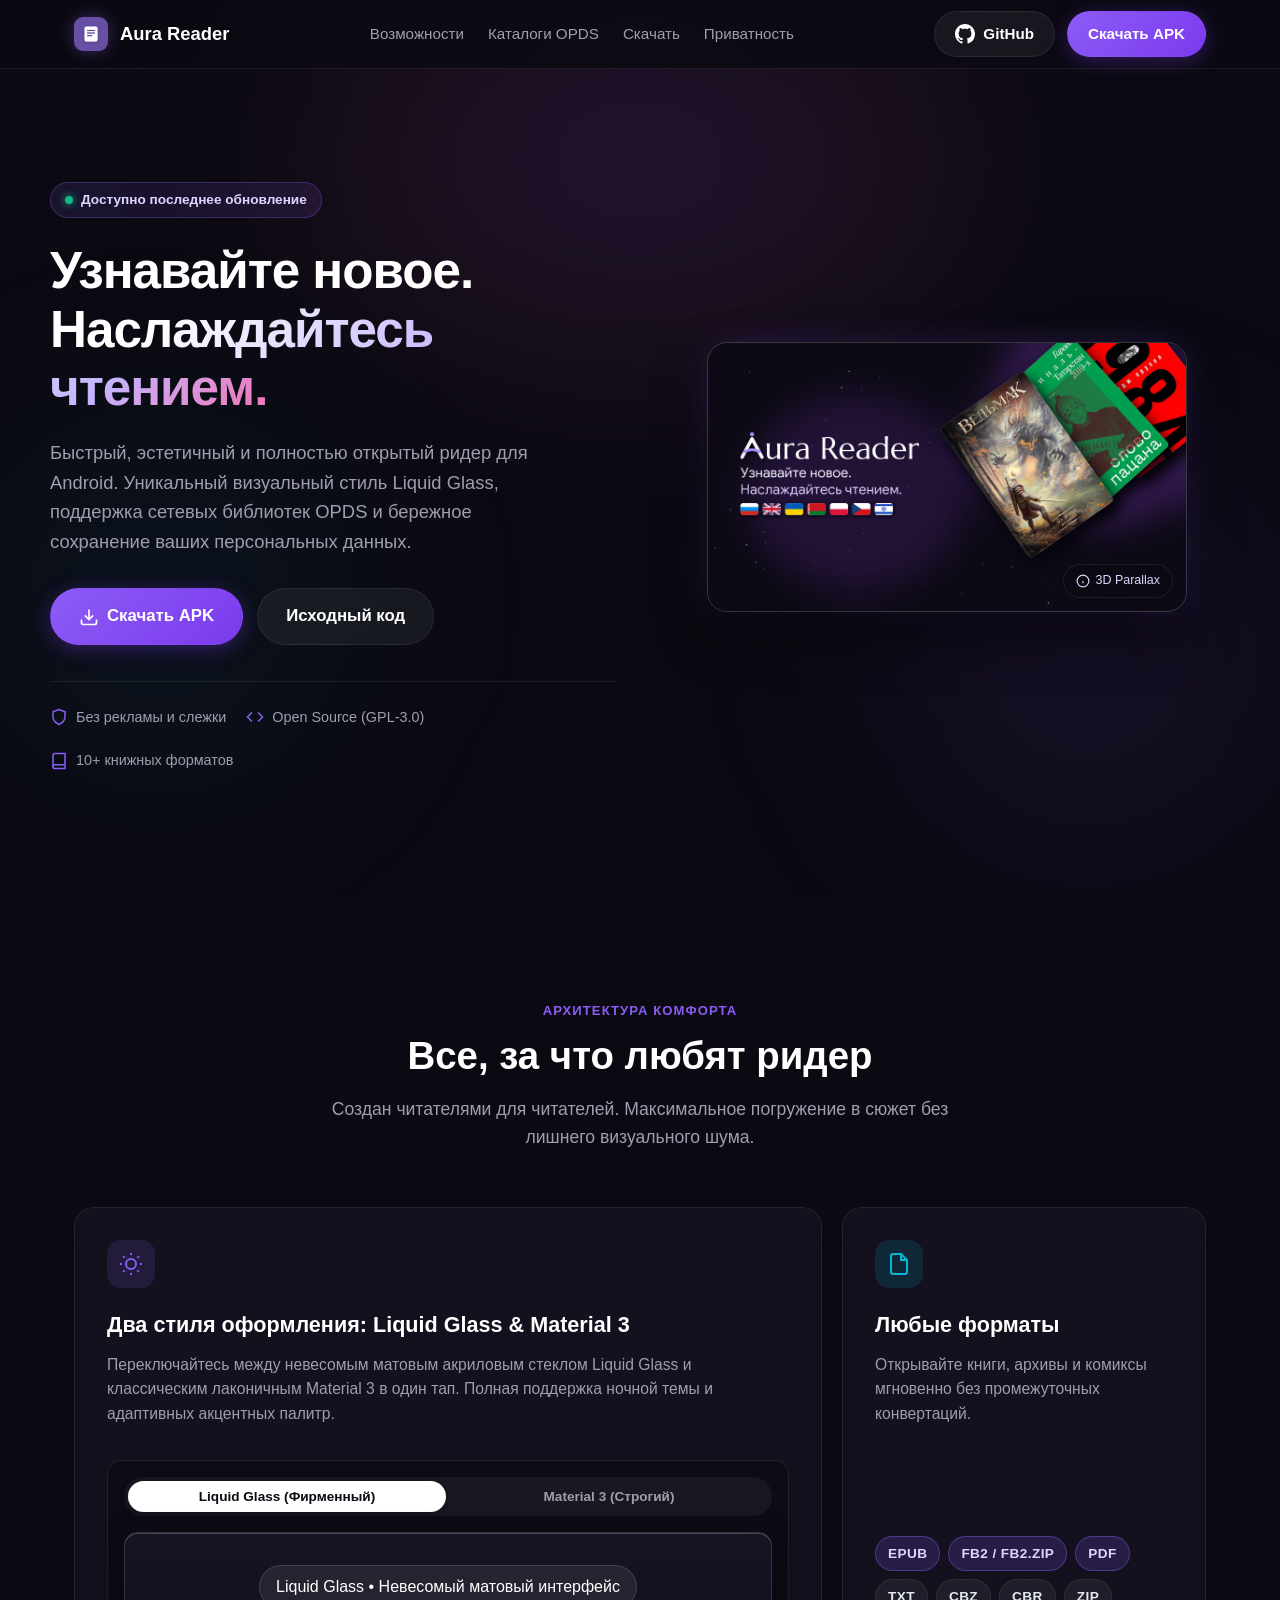
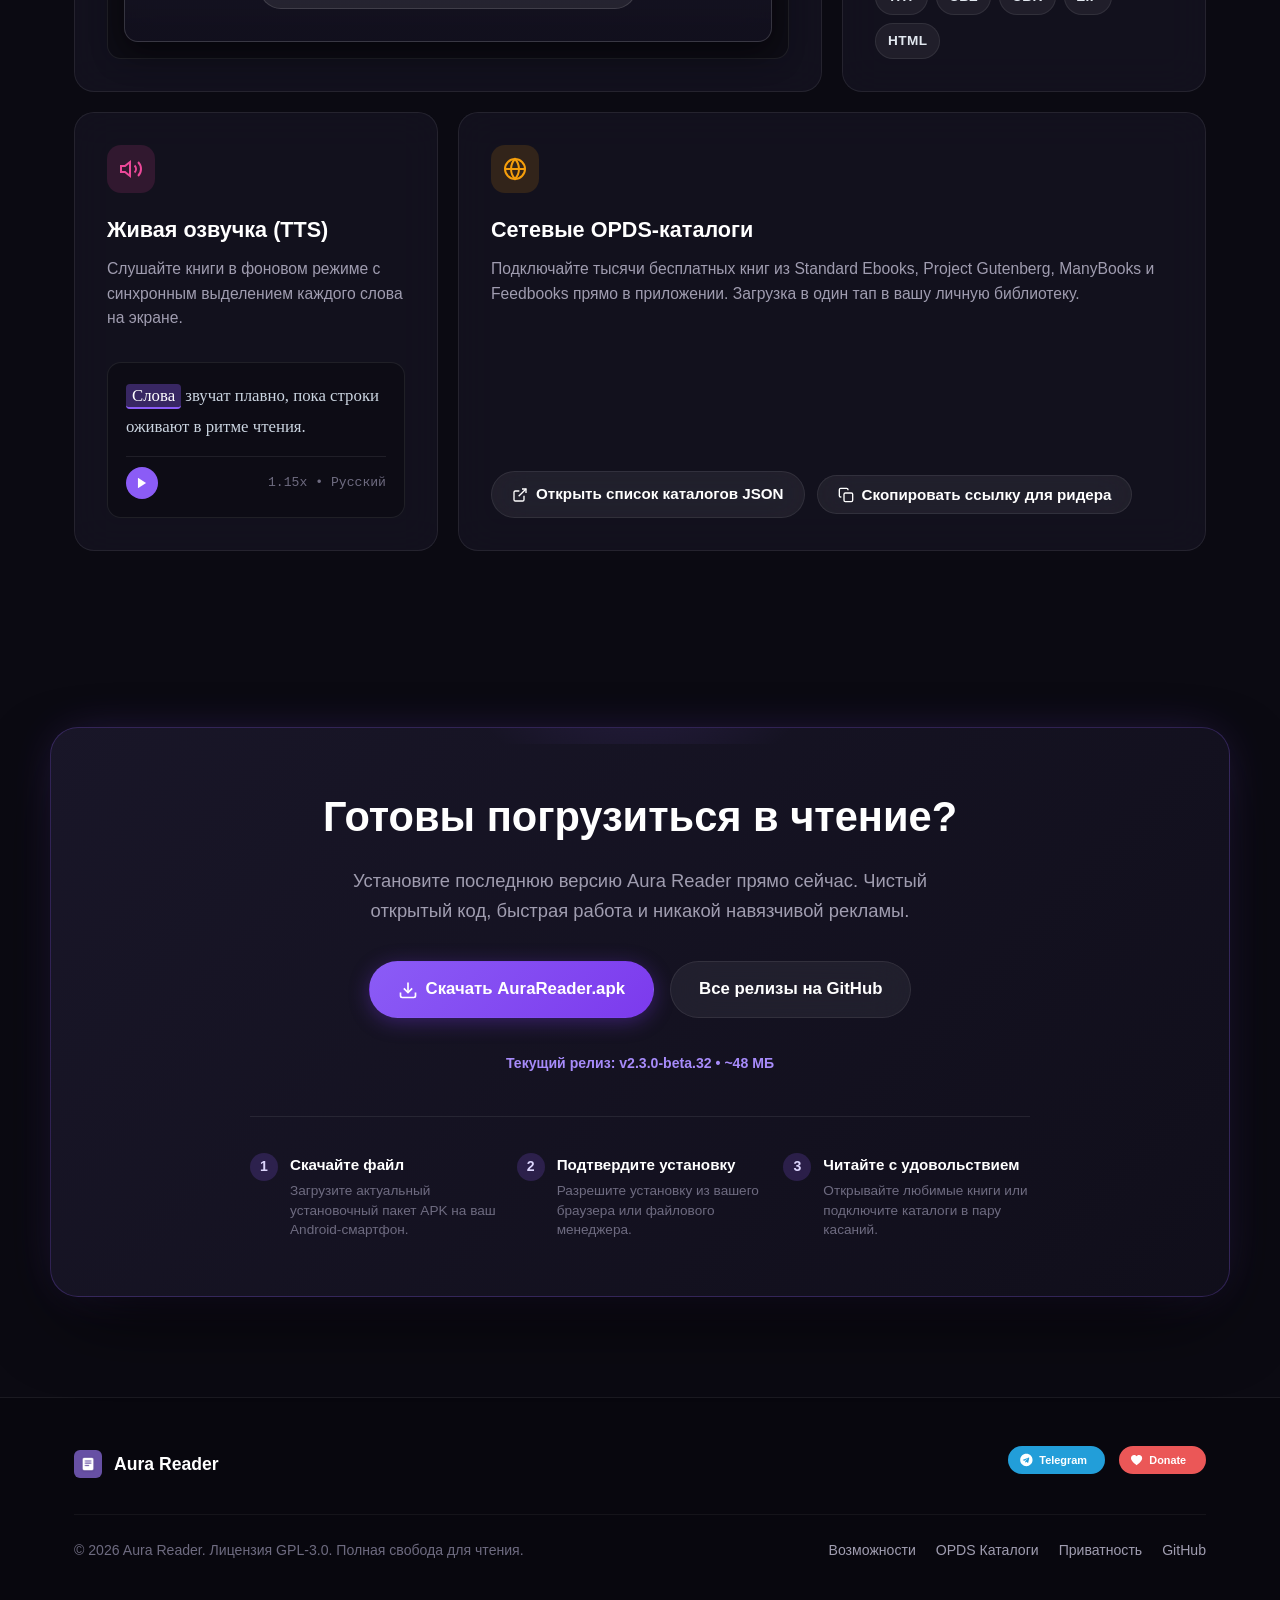
==== docs/index.html @ 807ddda7 "feat(pages): Add official landing page, 3D interactive showcase, OPDS feed & privacy policy for GitH" ====
<!DOCTYPE html>
<html lang="ru">
<head>
  <meta charset="UTF-8">
  <meta name="viewport" content="width=device-width, initial-scale=1.0">
  <title>Aura Reader — Современный ридер для Android</title>
  <meta name="description" content="Aura Reader — открытый Android-ридер с дизайном Liquid Glass и Material 3, поддержкой EPUB, FB2, PDF, OPDS каталогами и встроенным TTS.">
  <meta name="theme-color" content="#0B0A12">

  <!-- Open Graph -->
  <meta property="og:type" content="website">
  <meta property="og:title" content="Aura Reader — Современный ридер для Android">
  <meta property="og:description" content="Узнавайте новое. Наслаждайтесь чтением. Быстрый и красивый ридер с поддержкой всех популярных форматов и OPDS.">
  <meta property="og:image" content="assets/banner.png">

  <!-- Favicon -->
  <link rel="icon" type="image/png" href="assets/logo_square.png">
  <link rel="apple-touch-icon" href="assets/logo_square.png">

  <!-- Styles -->
  <link rel="stylesheet" href="style.css">
</head>
<body>
  <!-- Ambient background glow layers -->
  <div class="bg-glow-container" aria-hidden="true">
    <div class="bg-glow-1"></div>
    <div class="bg-glow-2"></div>
    <div class="bg-glow-3"></div>
  </div>

  <!-- Navigation -->
  <header class="navbar">
    <div class="container nav-wrapper">
      <a href="#" class="nav-brand">
        <img src="assets/logo_square.png" alt="Aura Reader Logo" class="nav-logo">
        <span>Aura Reader</span>
      </a>

      <ul class="nav-links">
        <li><a href="#features" class="nav-link">Возможности</a></li>
        <li><a href="#catalogs" class="nav-link">Каталоги OPDS</a></li>
        <li><a href="#download" class="nav-link">Скачать</a></li>
        <li><a href="privacy.html" class="nav-link">Приватность</a></li>
      </ul>

      <div class="nav-actions">
        <a href="https://github.com/Kouqqu/aura-reader" class="btn btn-secondary" target="_blank" rel="noopener">
          <svg class="btn-icon" viewBox="0 0 24 24" fill="currentColor">
            <path d="M12 0C5.37 0 0 5.37 0 12c0 5.31 3.435 9.795 8.205 11.385.6.105.825-.255.825-.57 0-.285-.015-1.23-.015-2.235-3.015.555-3.795-.735-4.035-1.41-.135-.345-.72-1.41-1.23-1.695-.42-.225-1.02-.78-.015-.795.945-.015 1.62.87 1.845 1.23 1.08 1.815 2.805 1.305 3.495.99.105-.78.42-1.305.765-1.605-2.67-.3-5.46-1.335-5.46-5.925 0-1.305.465-2.385 1.23-3.225-.12-.3-.54-1.53.12-3.18 0 0 1.005-.315 3.3 1.23.96-.27 1.98-.405 3-.405s2.04.135 3 .405c2.295-1.56 3.3-1.23 3.3-1.23.66 1.65.24 2.88.12 3.18.765.84 1.23 1.905 1.23 3.225 0 4.605-2.805 5.625-5.475 5.925.435.375.81 1.095.81 2.22 0 1.605-.015 2.895-.015 3.3 0 .315.225.69.825.57A12.02 12.02 0 0024 12c0-6.63-5.37-12-12-12z"/>
          </svg>
          GitHub
        </a>
        <a href="#download" class="btn btn-primary apk-download-btn">Скачать APK</a>
      </div>
    </div>
  </header>

  <!-- Hero Section -->
  <section class="container hero">
    <div class="hero-content">
      <div class="hero-pill">
        <span class="hero-pill-dot"></span>
        <span class="hero-pill-text">Доступно последнее обновление</span>
      </div>

      <h1 class="hero-title">
        Узнавайте новое.<br>
        <span class="gradient-text">Наслаждайтесь чтением.</span>
      </h1>

      <p class="hero-subtitle">
        Быстрый, эстетичный и полностью открытый ридер для Android. 
        Уникальный визуальный стиль Liquid Glass, поддержка сетевых библиотек OPDS и бережное сохранение ваших персональных данных.
      </p>

      <div class="hero-actions">
        <a href="#download" class="btn btn-primary btn-lg apk-download-btn">
          <svg class="btn-icon" viewBox="0 0 24 24" fill="none" stroke="currentColor" stroke-width="2">
            <path d="M21 15v4a2 2 0 0 1-2 2H5a2 2 0 0 1-2-2v-4"></path>
            <polyline points="7 10 12 15 17 10"></polyline>
            <line x1="12" y1="15" x2="12" y2="3"></line>
          </svg>
          Скачать APK
        </a>

        <a href="https://github.com/Kouqqu/aura-reader" class="btn btn-secondary btn-lg" target="_blank" rel="noopener">
          Исходный код
        </a>
      </div>

      <div class="hero-meta-grid">
        <div class="hero-meta-item">
          <svg class="hero-meta-icon" viewBox="0 0 24 24" fill="none" stroke="currentColor" stroke-width="2">
            <path d="M12 22s8-4 8-10V5l-8-3-8 3v7c0 6 8 10 8 10z"/>
          </svg>
          <span>Без рекламы и слежки</span>
        </div>

        <div class="hero-meta-item">
          <svg class="hero-meta-icon" viewBox="0 0 24 24" fill="none" stroke="currentColor" stroke-width="2">
            <polyline points="16 18 22 12 16 6"/>
            <polyline points="8 6 2 12 8 18"/>
          </svg>
          <span>Open Source (GPL-3.0)</span>
        </div>

        <div class="hero-meta-item">
          <svg class="hero-meta-icon" viewBox="0 0 24 24" fill="none" stroke="currentColor" stroke-width="2">
            <path d="M4 19.5A2.5 2.5 0 0 1 6.5 17H20"/>
            <path d="M6.5 2H20v20H6.5A2.5 2.5 0 0 1 4 19.5v-15A2.5 2.5 0 0 1 6.5 2z"/>
          </svg>
          <span>10+ книжных форматов</span>
        </div>
      </div>
    </div>

    <!-- 3D Interactive Stage -->
    <div class="hero-visual">
      <div class="interactive-book-stage" title="Подвигайте курсором для 3D-эффекта">
        <img src="assets/banner.png" alt="Aura Reader 3D Preview" class="interactive-book-banner">
        <div class="interactive-glare"></div>
        <div class="book-hint-badge">
          <svg width="14" height="14" viewBox="0 0 24 24" fill="none" stroke="currentColor" stroke-width="2">
            <circle cx="12" cy="12" r="10"/>
            <path d="M12 16v-4"/>
            <path d="M12 8h.01"/>
          </svg>
          3D Parallax
        </div>
      </div>
    </div>
  </section>

  <!-- Features Bento Grid -->
  <section id="features" class="section">
    <div class="container">
      <div class="section-header">
        <span class="section-tag">Архитектура комфорта</span>
        <h2 class="section-title">Все, за что любят ридер</h2>
        <p class="section-subtitle">Создан читателями для читателей. Максимальное погружение в сюжет без лишнего визуального шума.</p>
      </div>

      <div class="bento-grid">
        <!-- Card 1: Style Switcher (Span 8) -->
        <div class="bento-card bento-card-8">
          <div>
            <div class="card-icon-box">
              <svg width="24" height="24" viewBox="0 0 24 24" fill="none" stroke="currentColor" stroke-width="2">
                <circle cx="12" cy="12" r="5"/>
                <path d="M12 1v2M12 21v2M4.22 4.22l1.42 1.42M18.36 18.36l1.42 1.42M1 12h2M21 12h2M4.22 19.78l1.42-1.42M18.36 5.64l1.42-1.42"/>
              </svg>
            </div>
            <h3 class="card-title">Два стиля оформления: Liquid Glass & Material 3</h3>
            <p class="card-desc">
              Переключайтесь между невесомым матовым акриловым стеклом Liquid Glass и классическим лаконичным Material 3 в один тап. Полная поддержка ночной темы и адаптивных акцентных палитр.
            </p>
          </div>

          <div class="style-switch-box">
            <div class="style-switch-nav">
              <button class="style-tab-btn active" data-style="liquid">Liquid Glass (Фирменный)</button>
              <button class="style-tab-btn" data-style="material">Material 3 (Строгий)</button>
            </div>
            <div class="style-preview-frame preview-liquid">
              <div class="dock-pill-demo">
                <span class="dock-pill-text">Liquid Glass • Невесомый матовый интерфейс</span>
              </div>
            </div>
          </div>
        </div>

        <!-- Card 2: Formats (Span 4) -->
        <div class="bento-card bento-card-4">
          <div>
            <div class="card-icon-box cyan">
              <svg width="24" height="24" viewBox="0 0 24 24" fill="none" stroke="currentColor" stroke-width="2">
                <path d="M14 2H6a2 2 0 0 0-2 2v16a2 2 0 0 0 2 2h12a2 2 0 0 0 2-2V8z"></path>
                <polyline points="14 2 14 8 20 8"></polyline>
              </svg>
            </div>
            <h3 class="card-title">Любые форматы</h3>
            <p class="card-desc">Открывайте книги, архивы и комиксы мгновенно без промежуточных конвертаций.</p>
          </div>

          <div class="format-tags-list">
            <span class="format-tag highlight">EPUB</span>
            <span class="format-tag highlight">FB2 / FB2.ZIP</span>
            <span class="format-tag highlight">PDF</span>
            <span class="format-tag">TXT</span>
            <span class="format-tag">CBZ</span>
            <span class="format-tag">CBR</span>
            <span class="format-tag">ZIP</span>
            <span class="format-tag">HTML</span>
          </div>
        </div>

        <!-- Card 3: TTS Simulator (Span 4) -->
        <div class="bento-card bento-card-4">
          <div>
            <div class="card-icon-box pink">
              <svg width="24" height="24" viewBox="0 0 24 24" fill="none" stroke="currentColor" stroke-width="2">
                <polygon points="11 5 6 9 2 9 2 15 6 15 11 19 11 5"></polygon>
                <path d="M19.07 4.93a10 10 0 0 1 0 14.14M15.54 8.46a5 5 0 0 1 0 7.07"></path>
              </svg>
            </div>
            <h3 class="card-title">Живая озвучка (TTS)</h3>
            <p class="card-desc">Слушайте книги в фоновом режиме с синхронным выделением каждого слова на экране.</p>
          </div>

          <div class="tts-demo-box">
            <div class="tts-text-sample">
              <span class="tts-word tts-highlight">Слова</span>
              <span class="tts-word">звучат</span>
              <span class="tts-word">плавно,</span>
              <span class="tts-word">пока</span>
              <span class="tts-word">строки</span>
              <span class="tts-word">оживают</span>
              <span class="tts-word">в</span>
              <span class="tts-word">ритме</span>
              <span class="tts-word">чтения.</span>
            </div>
            <div class="tts-controls">
              <button class="tts-btn-play" title="Слушать демо" aria-label="Слушать">
                <svg width="14" height="14" viewBox="0 0 24 24" fill="currentColor">
                  <polygon points="5 3 19 12 5 21 5 3"/>
                </svg>
              </button>
              <span class="tts-speed-badge">1.15x • Русский</span>
            </div>
          </div>
        </div>

        <!-- Card 4: OPDS Catalogs (Span 8) -->
        <div id="catalogs" class="bento-card bento-card-8">
          <div>
            <div class="card-icon-box amber">
              <svg width="24" height="24" viewBox="0 0 24 24" fill="none" stroke="currentColor" stroke-width="2">
                <circle cx="12" cy="12" r="10"></circle>
                <line x1="2" y1="12" x2="22" y2="12"></line>
                <path d="M12 2a15.3 15.3 0 0 1 4 10 15.3 15.3 0 0 1-4 10 15.3 15.3 0 0 1-4-10 15.3 15.3 0 0 1 4-10z"></path>
              </svg>
            </div>
            <h3 class="card-title">Сетевые OPDS-каталоги</h3>
            <p class="card-desc">
              Подключайте тысячи бесплатных книг из Standard Ebooks, Project Gutenberg, ManyBooks и Feedbooks прямо в приложении. Загрузка в один тап в вашу личную библиотеку.
            </p>
          </div>

          <div style="display: flex; gap: 12px; align-items: center; flex-wrap: wrap; margin-top: 14px;">
            <a href="catalogs.json" class="btn btn-secondary" target="_blank" rel="noopener">
              <svg width="16" height="16" viewBox="0 0 24 24" fill="none" stroke="currentColor" stroke-width="2">
                <path d="M18 13v6a2 2 0 0 1-2 2H5a2 2 0 0 1-2-2V8a2 2 0 0 1 2-2h6"></path>
                <polyline points="15 3 21 3 21 9"></polyline>
                <line x1="10" y1="14" x2="21" y2="3"></line>
              </svg>
              Открыть список каталогов JSON
            </a>
            <button class="btn btn-secondary opds-copy-btn">
              <svg width="16" height="16" viewBox="0 0 24 24" fill="none" stroke="currentColor" stroke-width="2">
                <rect x="9" y="9" width="13" height="13" rx="2" ry="2"></rect>
                <path d="M5 15H4a2 2 0 0 1-2-2V4a2 2 0 0 1 2-2h9a2 2 0 0 1 2 2v1"></path>
              </svg>
              Скопировать ссылку для ридера
            </button>
          </div>
        </div>
      </div>
    </div>
  </section>

  <!-- Download Callout Section -->
  <section id="download" class="container download-section">
    <div class="download-card">
      <div class="download-card-glow"></div>
      <h2 class="download-card-title">Готовы погрузиться в чтение?</h2>
      <p class="download-card-sub">
        Установите последнюю версию Aura Reader прямо сейчас. Чистый открытый код, быстрая работа и никакой навязчивой рекламы.
      </p>

      <div class="download-actions-wrap">
        <a href="#" class="btn btn-primary btn-lg apk-download-btn">
          <svg class="btn-icon" viewBox="0 0 24 24" fill="none" stroke="currentColor" stroke-width="2">
            <path d="M21 15v4a2 2 0 0 1-2 2H5a2 2 0 0 1-2-2v-4"></path>
            <polyline points="7 10 12 15 17 10"></polyline>
            <line x1="12" y1="15" x2="12" y2="3"></line>
          </svg>
          Скачать AuraReader.apk
        </a>

        <a href="https://github.com/Kouqqu/aura-reader/releases" class="btn btn-secondary btn-lg" target="_blank" rel="noopener">
          Все релизы на GitHub
        </a>
      </div>

      <div>
        <span class="release-version-tag">Текущий релиз: v2.3.0-beta.32 • ~48 МБ</span>
      </div>

      <div class="download-steps">
        <div class="step-item">
          <div class="step-num">1</div>
          <div>
            <div class="step-title">Скачайте файл</div>
            <div class="step-desc">Загрузите актуальный установочный пакет APK на ваш Android-смартфон.</div>
          </div>
        </div>

        <div class="step-item">
          <div class="step-num">2</div>
          <div>
            <div class="step-title">Подтвердите установку</div>
            <div class="step-desc">Разрешите установку из вашего браузера или файлового менеджера.</div>
          </div>
        </div>

        <div class="step-item">
          <div class="step-num">3</div>
          <div>
            <div class="step-title">Читайте с удовольствием</div>
            <div class="step-desc">Открывайте любимые книги или подключите каталоги в пару касаний.</div>
          </div>
        </div>
      </div>
    </div>
  </section>

  <!-- Footer -->
  <footer class="footer">
    <div class="container">
      <div class="footer-top">
        <div class="footer-brand">
          <img src="assets/logo_square.png" alt="Aura Logo" width="28" height="28" style="border-radius: 6px;">
          <span>Aura Reader</span>
        </div>

        <div class="footer-badges">
          <a href="https://t.me/koukkuteka" target="_blank" rel="noopener" title="Telegram-сообщество">
            <img src="assets/badge_telegram.svg" alt="Telegram" height="28">
          </a>
          <a href="https://dalink.to/koukku" target="_blank" rel="noopener" title="Поддержать разработку">
            <img src="assets/badge_donate.svg" alt="Donate" height="28">
          </a>
        </div>
      </div>

      <div class="footer-bottom">
        <p>© 2026 Aura Reader. Лицензия GPL-3.0. Полная свобода для чтения.</p>
        <div class="footer-nav">
          <a href="#features">Возможности</a>
          <a href="catalogs.json" target="_blank" rel="noopener">OPDS Каталоги</a>
          <a href="privacy.html">Приватность</a>
          <a href="https://github.com/Kouqqu/aura-reader" target="_blank" rel="noopener">GitHub</a>
        </div>
      </div>
    </div>
  </footer>

  <!-- Scripts -->
  <script src="app.js"></script>
</body>
</html>
---- docs/style.css ----
/* Aura Reader Official Landing Page Stylesheet
 * Anti-slop, modern obsidian aesthetic with Liquid Glass accents
 */

:root {
  --bg-primary: #0B0A12;
  --bg-secondary: #12111E;
  --bg-card: rgba(22, 21, 35, 0.7);
  --bg-card-hover: rgba(30, 28, 48, 0.85);
  --border-subtle: rgba(255, 255, 255, 0.08);
  --border-highlight: rgba(255, 255, 255, 0.18);
  --text-primary: #FFFFFF;
  --text-secondary: #A09DB0;
  --text-muted: #6E6B80;
  --accent-purple: #8B5CF6;
  --accent-purple-glow: rgba(139, 92, 246, 0.35);
  --accent-pink: #EC4899;
  --accent-cyan: #06B6D4;
  --accent-green: #10B981;
  --accent-amber: #F59E0B;
  
  --glass-blur: blur(20px);
  --radius-sm: 8px;
  --radius-md: 14px;
  --radius-lg: 20px;
  --radius-pill: 9999px;
  
  --font-sans: -apple-system, BlinkMacSystemFont, "Segoe UI", Roboto, Helvetica, Arial, sans-serif;
  --font-serif: "Merriweather", "Georgia", serif;
  --font-mono: ui-monospace, SFMono-Regular, Menlo, Monaco, Consolas, monospace;
}

* {
  margin: 0;
  padding: 0;
  box-sizing: border-box;
}

html {
  scroll-behavior: smooth;
  color-scheme: dark;
}

body {
  font-family: var(--font-sans);
  background-color: var(--bg-primary);
  color: var(--text-primary);
  line-height: 1.6;
  overflow-x: hidden;
  -webkit-font-smoothing: antialiased;
}

/* Background Atmosphere Glows */
.bg-glow-container {
  position: fixed;
  top: 0;
  left: 0;
  width: 100vw;
  height: 100vh;
  pointer-events: none;
  z-index: -1;
  overflow: hidden;
}

.bg-glow-1 {
  position: absolute;
  top: -10vw;
  left: 50%;
  transform: translateX(-50%);
  width: 70vw;
  height: 45vw;
  background: radial-gradient(ellipse at center, rgba(139, 92, 246, 0.16) 0%, rgba(236, 72, 153, 0.08) 40%, transparent 70%);
  filter: blur(80px);
}

.bg-glow-2 {
  position: absolute;
  top: 45vh;
  right: -10vw;
  width: 50vw;
  height: 40vw;
  background: radial-gradient(circle, rgba(124, 58, 237, 0.12) 0%, transparent 70%);
  filter: blur(90px);
}

.bg-glow-3 {
  position: absolute;
  bottom: 5vh;
  left: -10vw;
  width: 45vw;
  height: 40vw;
  background: radial-gradient(circle, rgba(6, 182, 212, 0.08) 0%, transparent 70%);
  filter: blur(100px);
}

/* Layout Container */
.container {
  max-width: 1180px;
  margin: 0 auto;
  padding: 0 24px;
}

/* Navbar */
.navbar {
  position: sticky;
  top: 0;
  z-index: 100;
  background: rgba(11, 10, 18, 0.75);
  backdrop-filter: var(--glass-blur);
  -webkit-backdrop-filter: var(--glass-blur);
  border-bottom: 1px solid var(--border-subtle);
  transition: all 0.25s ease;
}

.nav-wrapper {
  display: flex;
  align-items: center;
  justify-content: space-between;
  height: 68px;
}

.nav-brand {
  display: flex;
  align-items: center;
  gap: 12px;
  text-decoration: none;
  color: var(--text-primary);
  font-weight: 700;
  font-size: 1.15rem;
}

.nav-logo {
  width: 34px;
  height: 34px;
  border-radius: 9px;
  box-shadow: 0 0 16px var(--accent-purple-glow);
}

.nav-links {
  display: flex;
  align-items: center;
  gap: 24px;
  list-style: none;
}

.nav-link {
  color: var(--text-secondary);
  text-decoration: none;
  font-size: 0.95rem;
  font-weight: 500;
  transition: color 0.18s ease;
}

.nav-link:hover {
  color: var(--text-primary);
}

.nav-actions {
  display: flex;
  align-items: center;
  gap: 12px;
}

/* Buttons */
.btn {
  display: inline-flex;
  align-items: center;
  justify-content: center;
  gap: 8px;
  padding: 10px 20px;
  border-radius: var(--radius-pill);
  font-size: 0.95rem;
  font-weight: 600;
  text-decoration: none;
  cursor: pointer;
  transition: all 0.2s cubic-bezier(0.16, 1, 0.3, 1);
  border: 1px solid transparent;
}

.btn:active {
  transform: scale(0.97);
}

.btn-primary {
  background: linear-gradient(135deg, #8B5CF6 0%, #7C3AED 100%);
  color: #FFFFFF;
  box-shadow: 0 4px 20px rgba(124, 58, 237, 0.35);
}

.btn-primary:hover {
  background: linear-gradient(135deg, #996CF8 0%, #894DF8 100%);
  box-shadow: 0 6px 26px rgba(124, 58, 237, 0.5);
  transform: translateY(-1px);
}

.btn-secondary {
  background: rgba(255, 255, 255, 0.06);
  color: var(--text-primary);
  border-color: var(--border-subtle);
  backdrop-filter: var(--glass-blur);
}

.btn-secondary:hover {
  background: rgba(255, 255, 255, 0.1);
  border-color: var(--border-highlight);
  transform: translateY(-1px);
}

.btn-lg {
  padding: 14px 28px;
  font-size: 1.05rem;
}

.btn-icon {
  width: 20px;
  height: 20px;
  flex-shrink: 0;
}

/* Hero Section */
.hero {
  padding: 64px 0 80px;
  display: grid;
  grid-template-columns: 1fr 1fr;
  align-items: center;
  gap: 48px;
  min-height: calc(100vh - 68px);
}

.hero-pill {
  display: inline-flex;
  align-items: center;
  gap: 8px;
  padding: 6px 14px;
  border-radius: var(--radius-pill);
  background: rgba(139, 92, 246, 0.12);
  border: 1px solid rgba(139, 92, 246, 0.3);
  color: #DDD6FE;
  font-size: 0.85rem;
  font-weight: 600;
  margin-bottom: 24px;
}

.hero-pill-dot {
  width: 8px;
  height: 8px;
  border-radius: 50%;
  background: #10B981;
  box-shadow: 0 0 8px #10B981;
}

.hero-title {
  font-size: 3.2rem;
  font-weight: 800;
  line-height: 1.15;
  letter-spacing: -0.02em;
  margin-bottom: 20px;
}

.gradient-text {
  background: linear-gradient(135deg, #FFFFFF 20%, #C4B5FD 70%, #F472B6 100%);
  -webkit-background-clip: text;
  -webkit-text-fill-color: transparent;
}

.hero-subtitle {
  font-size: 1.15rem;
  color: var(--text-secondary);
  line-height: 1.6;
  margin-bottom: 32px;
  max-width: 520px;
}

.hero-actions {
  display: flex;
  flex-wrap: wrap;
  align-items: center;
  gap: 14px;
  margin-bottom: 36px;
}

.hero-meta-grid {
  display: flex;
  flex-wrap: wrap;
  gap: 20px;
  padding-top: 24px;
  border-top: 1px solid var(--border-subtle);
}

.hero-meta-item {
  display: flex;
  align-items: center;
  gap: 8px;
  font-size: 0.9rem;
  color: var(--text-secondary);
}

.hero-meta-icon {
  color: var(--accent-purple);
  width: 18px;
  height: 18px;
}

/* 3D Book Banner Showcase */
.hero-visual {
  perspective: 1200px;
  display: flex;
  justify-content: center;
  align-items: center;
}

.interactive-book-stage {
  position: relative;
  width: 100%;
  max-width: 480px;
  aspect-ratio: 16 / 9;
  border-radius: var(--radius-lg);
  transform-style: preserve-3d;
  transition: transform 0.15s ease-out;
  cursor: pointer;
}

.interactive-book-banner {
  width: 100%;
  height: 100%;
  object-fit: cover;
  border-radius: var(--radius-lg);
  border: 1px solid var(--border-highlight);
  box-shadow: 0 24px 60px -12px rgba(0, 0, 0, 0.8), 0 0 40px -10px var(--accent-purple-glow);
  display: block;
}

.interactive-glare {
  position: absolute;
  top: 0;
  left: 0;
  right: 0;
  bottom: 0;
  border-radius: var(--radius-lg);
  pointer-events: none;
  background: radial-gradient(circle at 50% 50%, rgba(255, 255, 255, 0.25) 0%, transparent 60%);
  opacity: 0;
  transition: opacity 0.25s ease;
  mix-blend-mode: overlay;
}

.interactive-book-stage:hover .interactive-glare {
  opacity: 1;
}

.book-hint-badge {
  position: absolute;
  bottom: 14px;
  right: 14px;
  padding: 6px 12px;
  border-radius: var(--radius-pill);
  background: rgba(11, 10, 18, 0.75);
  backdrop-filter: var(--glass-blur);
  border: 1px solid var(--border-subtle);
  font-size: 0.78rem;
  font-weight: 500;
  color: #DDD6FE;
  display: flex;
  align-items: center;
  gap: 6px;
  pointer-events: none;
}

/* Section Common */
.section {
  padding: 96px 0;
  position: relative;
}

.section-header {
  text-align: center;
  max-width: 680px;
  margin: 0 auto 56px;
}

.section-tag {
  display: inline-block;
  font-size: 0.82rem;
  font-weight: 700;
  text-transform: uppercase;
  letter-spacing: 0.08em;
  color: var(--accent-purple);
  margin-bottom: 12px;
}

.section-title {
  font-size: 2.4rem;
  font-weight: 800;
  line-height: 1.2;
  margin-bottom: 16px;
}

.section-subtitle {
  font-size: 1.1rem;
  color: var(--text-secondary);
}

/* Bento Grid */
.bento-grid {
  display: grid;
  grid-template-columns: repeat(12, 1fr);
  gap: 20px;
}

.bento-card {
  background: var(--bg-card);
  backdrop-filter: var(--glass-blur);
  -webkit-backdrop-filter: var(--glass-blur);
  border: 1px solid var(--border-subtle);
  border-radius: var(--radius-lg);
  padding: 32px;
  display: flex;
  flex-direction: column;
  justify-content: space-between;
  transition: all 0.22s cubic-bezier(0.16, 1, 0.3, 1);
  position: relative;
  overflow: hidden;
}

.bento-card:hover {
  transform: translateY(-3px);
  border-color: var(--border-highlight);
  background: var(--bg-card-hover);
  box-shadow: 0 16px 40px -10px rgba(0, 0, 0, 0.5);
}

.bento-card-8 {
  grid-column: span 8;
}

.bento-card-4 {
  grid-column: span 4;
}

.bento-card-6 {
  grid-column: span 6;
}

.bento-card-12 {
  grid-column: span 12;
}

.card-icon-box {
  width: 48px;
  height: 48px;
  border-radius: var(--radius-md);
  display: flex;
  align-items: center;
  justify-content: center;
  margin-bottom: 20px;
  background: rgba(139, 92, 246, 0.14);
  color: var(--accent-purple);
}

.card-icon-box.pink {
  background: rgba(236, 72, 153, 0.14);
  color: var(--accent-pink);
}

.card-icon-box.cyan {
  background: rgba(6, 182, 212, 0.14);
  color: var(--accent-cyan);
}

.card-icon-box.amber {
  background: rgba(245, 158, 11, 0.14);
  color: var(--accent-amber);
}

.card-icon-box.green {
  background: rgba(16, 185, 129, 0.14);
  color: var(--accent-green);
}

.card-title {
  font-size: 1.35rem;
  font-weight: 700;
  margin-bottom: 10px;
}

.card-desc {
  color: var(--text-secondary);
  font-size: 0.98rem;
  line-height: 1.55;
  margin-bottom: 20px;
}

/* Style Switcher Demo Widget */
.style-switch-box {
  background: rgba(11, 10, 18, 0.6);
  border-radius: var(--radius-md);
  padding: 16px;
  border: 1px solid var(--border-subtle);
  margin-top: 14px;
}

.style-switch-nav {
  display: flex;
  background: rgba(255, 255, 255, 0.05);
  padding: 4px;
  border-radius: var(--radius-pill);
  gap: 4px;
  margin-bottom: 16px;
}

.style-tab-btn {
  flex: 1;
  padding: 8px 12px;
  border: none;
  background: transparent;
  color: var(--text-secondary);
  border-radius: var(--radius-pill);
  font-size: 0.85rem;
  font-weight: 600;
  cursor: pointer;
  transition: all 0.2s ease;
}

.style-tab-btn.active {
  background: #FFFFFF;
  color: #0B0A12;
  box-shadow: 0 2px 8px rgba(0, 0, 0, 0.3);
}

.style-preview-frame {
  height: 110px;
  border-radius: var(--radius-md);
  display: flex;
  align-items: center;
  justify-content: center;
  transition: all 0.3s cubic-bezier(0.16, 1, 0.3, 1);
  padding: 12px;
}

.preview-liquid {
  background: linear-gradient(180deg, rgba(30, 27, 46, 0.6) 0%, rgba(18, 16, 30, 0.9) 100%);
  border: 1px solid rgba(255, 255, 255, 0.15);
  box-shadow: 0 10px 30px rgba(0, 0, 0, 0.5), inset 0 1px 0 rgba(255, 255, 255, 0.2);
  backdrop-filter: blur(16px);
}

.preview-material {
  background: #1E1B24;
  border: 1px solid #36323D;
  box-shadow: 0 4px 16px rgba(0, 0, 0, 0.3);
}

.dock-pill-demo {
  display: flex;
  align-items: center;
  gap: 12px;
  padding: 8px 16px;
  border-radius: var(--radius-pill);
}

.preview-liquid .dock-pill-demo {
  background: rgba(255, 255, 255, 0.08);
  border: 1px solid rgba(255, 255, 255, 0.12);
  color: #FFFFFF;
}

.preview-material .dock-pill-demo {
  background: #D0BCFF;
  color: #381E72;
  font-weight: 700;
}

/* Format Tags List */
.format-tags-list {
  display: flex;
  flex-wrap: wrap;
  gap: 8px;
  margin-top: 14px;
}

.format-tag {
  padding: 6px 12px;
  border-radius: var(--radius-pill);
  background: rgba(255, 255, 255, 0.06);
  border: 1px solid var(--border-subtle);
  font-size: 0.85rem;
  font-weight: 600;
  color: #E2E8F0;
  letter-spacing: 0.03em;
}

.format-tag.highlight {
  background: rgba(139, 92, 246, 0.18);
  border-color: rgba(139, 92, 246, 0.4);
  color: #DDD6FE;
}

/* TTS Demo Widget */
.tts-demo-box {
  background: rgba(11, 10, 18, 0.6);
  border-radius: var(--radius-md);
  padding: 18px;
  border: 1px solid var(--border-subtle);
  margin-top: 12px;
}

.tts-text-sample {
  font-family: var(--font-serif);
  font-size: 1.05rem;
  line-height: 1.8;
  color: #CBD5E1;
  margin-bottom: 14px;
}

.tts-highlight {
  background: rgba(139, 92, 246, 0.35);
  color: #FFFFFF;
  padding: 2px 6px;
  border-radius: 4px;
  border-bottom: 2px solid var(--accent-purple);
  transition: all 0.25s ease;
}

.tts-controls {
  display: flex;
  align-items: center;
  justify-content: space-between;
  padding-top: 10px;
  border-top: 1px solid var(--border-subtle);
}

.tts-btn-play {
  background: var(--accent-purple);
  color: #FFFFFF;
  border: none;
  width: 32px;
  height: 32px;
  border-radius: 50%;
  display: flex;
  align-items: center;
  justify-content: center;
  cursor: pointer;
  transition: transform 0.15s ease;
}

.tts-btn-play:hover {
  transform: scale(1.08);
}

.tts-speed-badge {
  font-size: 0.82rem;
  color: var(--text-muted);
  font-family: var(--font-mono);
}

/* Download Callout Card */
.download-section {
  padding: 80px 0 100px;
}

.download-card {
  background: linear-gradient(135deg, rgba(26, 23, 42, 0.95) 0%, rgba(17, 15, 28, 0.95) 100%);
  border: 1px solid rgba(139, 92, 246, 0.25);
  border-radius: 28px;
  padding: 56px 40px;
  text-align: center;
  position: relative;
  overflow: hidden;
  box-shadow: 0 30px 80px -20px rgba(0, 0, 0, 0.8), 0 0 50px -15px var(--accent-purple-glow);
}

.download-card-glow {
  position: absolute;
  top: -50%;
  left: 50%;
  transform: translateX(-50%);
  width: 500px;
  height: 300px;
  background: radial-gradient(circle, rgba(139, 92, 246, 0.22) 0%, transparent 70%);
  pointer-events: none;
}

.download-card-title {
  font-size: 2.6rem;
  font-weight: 800;
  margin-bottom: 16px;
}

.download-card-sub {
  font-size: 1.15rem;
  color: var(--text-secondary);
  max-width: 580px;
  margin: 0 auto 36px;
}

.download-actions-wrap {
  display: flex;
  justify-content: center;
  flex-wrap: wrap;
  gap: 16px;
  margin-bottom: 24px;
}

.release-version-tag {
  display: inline-block;
  font-size: 0.88rem;
  color: #A78BFA;
  font-weight: 600;
  margin-top: 10px;
}

.download-steps {
  display: grid;
  grid-template-columns: repeat(3, 1fr);
  gap: 20px;
  max-width: 780px;
  margin: 40px auto 0;
  padding-top: 36px;
  border-top: 1px solid var(--border-subtle);
  text-align: left;
}

.step-item {
  display: flex;
  gap: 12px;
}

.step-num {
  width: 28px;
  height: 28px;
  border-radius: 50%;
  background: rgba(139, 92, 246, 0.2);
  color: #DDD6FE;
  display: flex;
  align-items: center;
  justify-content: center;
  font-weight: 700;
  font-size: 0.88rem;
  flex-shrink: 0;
}

.step-title {
  font-weight: 700;
  font-size: 0.95rem;
  margin-bottom: 4px;
}

.step-desc {
  font-size: 0.85rem;
  color: var(--text-muted);
  line-height: 1.45;
}

/* Footer */
.footer {
  border-top: 1px solid var(--border-subtle);
  padding: 48px 0;
  background: #08070E;
}

.footer-top {
  display: flex;
  justify-content: space-between;
  align-items: center;
  flex-wrap: wrap;
  gap: 24px;
  margin-bottom: 32px;
}

.footer-brand {
  display: flex;
  align-items: center;
  gap: 12px;
  font-weight: 700;
  font-size: 1.1rem;
}

.footer-badges {
  display: flex;
  align-items: center;
  gap: 14px;
}

.footer-bottom {
  display: flex;
  justify-content: space-between;
  align-items: center;
  flex-wrap: wrap;
  gap: 16px;
  padding-top: 24px;
  border-top: 1px solid rgba(255, 255, 255, 0.05);
  font-size: 0.88rem;
  color: var(--text-muted);
}

.footer-nav {
  display: flex;
  gap: 20px;
}

.footer-nav a {
  color: var(--text-secondary);
  text-decoration: none;
  transition: color 0.15s ease;
}

.footer-nav a:hover {
  color: var(--text-primary);
}

/* Responsive */
@media (max-width: 992px) {
  .hero {
    grid-template-columns: 1fr;
    text-align: center;
    padding-top: 40px;
  }
  
  .hero-subtitle {
    margin-left: auto;
    margin-right: auto;
  }
  
  .hero-actions {
    justify-content: center;
  }
  
  .hero-meta-grid {
    justify-content: center;
  }
  
  .bento-card-8,
  .bento-card-4,
  .bento-card-6 {
    grid-column: span 12;
  }
  
  .download-steps {
    grid-template-columns: 1fr;
    gap: 16px;
  }
}

@media (max-width: 768px) {
  .nav-links {
    display: none;
  }
  
  .hero-title {
    font-size: 2.3rem;
  }
  
  .section-title {
    font-size: 1.85rem;
  }
  
  .download-card {
    padding: 36px 20px;
  }
  
  .download-card-title {
    font-size: 2rem;
  }
  
  .footer-top,
  .footer-bottom {
    flex-direction: column;
    align-items: flex-start;
  }
}
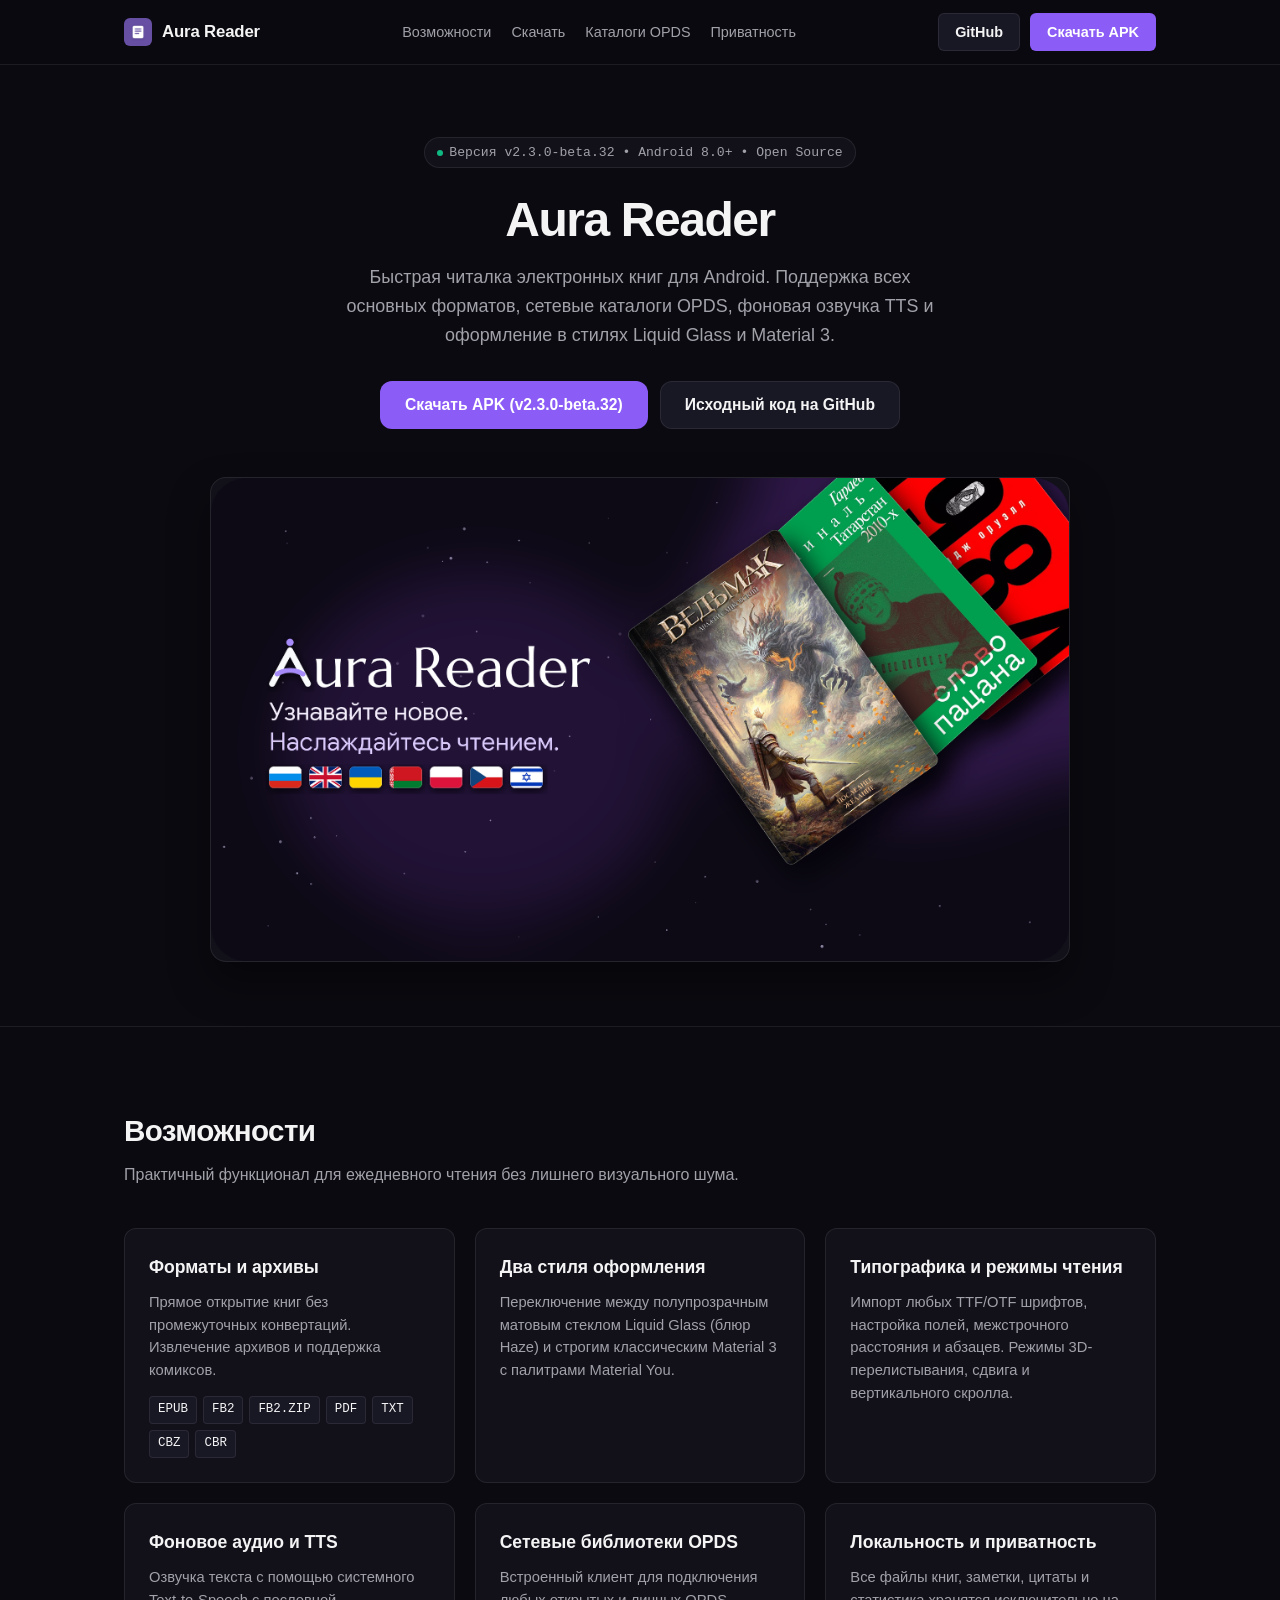
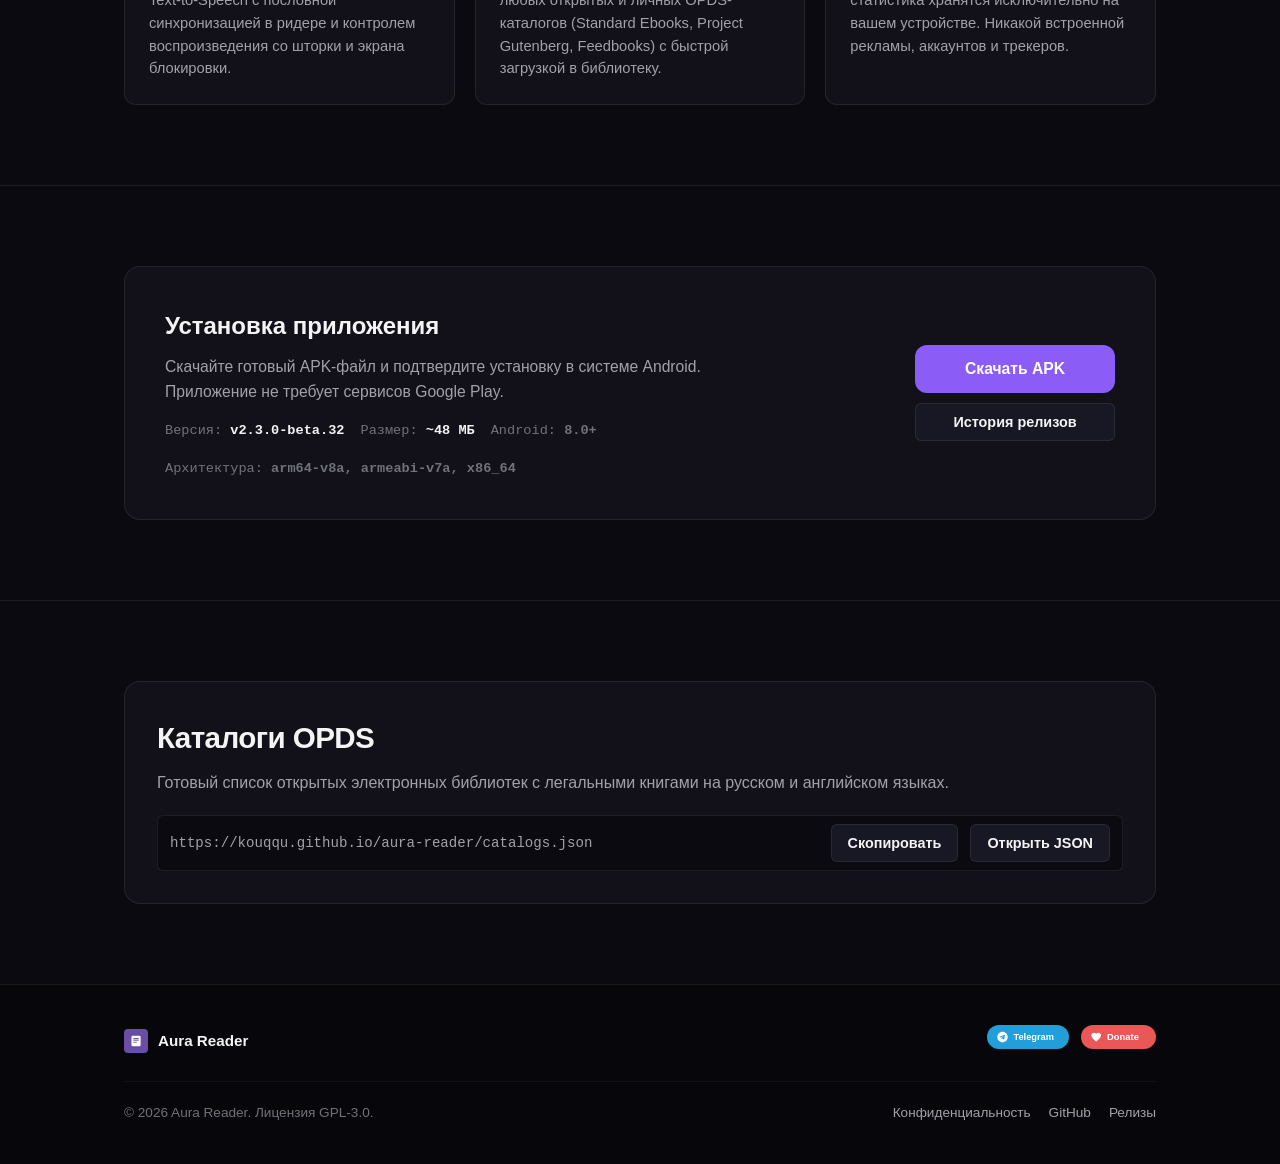
==== commit 8b183353: "refactor(docs): Completely eliminate AI slop, neon glows, fake widgets & marketing copy; rebuild wit" ====
--- a/docs/index.html
+++ b/docs/index.html
@@ -3,359 +3,211 @@
 <head>
   <meta charset="UTF-8">
   <meta name="viewport" content="width=device-width, initial-scale=1.0">
-  <title>Aura Reader — Современный ридер для Android</title>
-  <meta name="description" content="Aura Reader — открытый Android-ридер с дизайном Liquid Glass и Material 3, поддержкой EPUB, FB2, PDF, OPDS каталогами и встроенным TTS.">
-  <meta name="theme-color" content="#0B0A12">
+  <title>Aura Reader — Читалка для Android</title>
+  <meta name="description" content="Aura Reader — открытый Android-ридер для чтения EPUB, FB2, PDF, с поддержкой OPDS, TTS и стилей Liquid Glass и Material 3.">
+  <meta name="theme-color" content="#0B0A10">
 
   <!-- Open Graph -->
   <meta property="og:type" content="website">
-  <meta property="og:title" content="Aura Reader — Современный ридер для Android">
-  <meta property="og:description" content="Узнавайте новое. Наслаждайтесь чтением. Быстрый и красивый ридер с поддержкой всех популярных форматов и OPDS.">
+  <meta property="og:title" content="Aura Reader — Читалка для Android">
+  <meta property="og:description" content="Быстрая и лёгкая читалка для Android с поддержкой EPUB, FB2, PDF, OPDS-каталогов и фонового TTS.">
   <meta property="og:image" content="assets/banner.png">
 
   <!-- Favicon -->
   <link rel="icon" type="image/png" href="assets/logo_square.png">
-  <link rel="apple-touch-icon" href="assets/logo_square.png">
-
-  <!-- Styles -->
   <link rel="stylesheet" href="style.css">
 </head>
 <body>
-  <!-- Ambient background glow layers -->
-  <div class="bg-glow-container" aria-hidden="true">
-    <div class="bg-glow-1"></div>
-    <div class="bg-glow-2"></div>
-    <div class="bg-glow-3"></div>
-  </div>
-
   <!-- Navigation -->
   <header class="navbar">
-    <div class="container nav-wrapper">
+    <div class="container nav-wrap">
       <a href="#" class="nav-brand">
-        <img src="assets/logo_square.png" alt="Aura Reader Logo" class="nav-logo">
+        <img src="assets/logo_square.png" alt="Aura Logo" class="nav-logo">
         <span>Aura Reader</span>
       </a>
 
       <ul class="nav-links">
         <li><a href="#features" class="nav-link">Возможности</a></li>
-        <li><a href="#catalogs" class="nav-link">Каталоги OPDS</a></li>
         <li><a href="#download" class="nav-link">Скачать</a></li>
+        <li><a href="#opds" class="nav-link">Каталоги OPDS</a></li>
         <li><a href="privacy.html" class="nav-link">Приватность</a></li>
       </ul>
 
       <div class="nav-actions">
-        <a href="https://github.com/Kouqqu/aura-reader" class="btn btn-secondary" target="_blank" rel="noopener">
-          <svg class="btn-icon" viewBox="0 0 24 24" fill="currentColor">
-            <path d="M12 0C5.37 0 0 5.37 0 12c0 5.31 3.435 9.795 8.205 11.385.6.105.825-.255.825-.57 0-.285-.015-1.23-.015-2.235-3.015.555-3.795-.735-4.035-1.41-.135-.345-.72-1.41-1.23-1.695-.42-.225-1.02-.78-.015-.795.945-.015 1.62.87 1.845 1.23 1.08 1.815 2.805 1.305 3.495.99.105-.78.42-1.305.765-1.605-2.67-.3-5.46-1.335-5.46-5.925 0-1.305.465-2.385 1.23-3.225-.12-.3-.54-1.53.12-3.18 0 0 1.005-.315 3.3 1.23.96-.27 1.98-.405 3-.405s2.04.135 3 .405c2.295-1.56 3.3-1.23 3.3-1.23.66 1.65.24 2.88.12 3.18.765.84 1.23 1.905 1.23 3.225 0 4.605-2.805 5.625-5.475 5.925.435.375.81 1.095.81 2.22 0 1.605-.015 2.895-.015 3.3 0 .315.225.69.825.57A12.02 12.02 0 0024 12c0-6.63-5.37-12-12-12z"/>
-          </svg>
-          GitHub
-        </a>
-        <a href="#download" class="btn btn-primary apk-download-btn">Скачать APK</a>
+        <a href="https://github.com/Kouqqu/aura-reader" class="btn btn-secondary" target="_blank" rel="noopener">GitHub</a>
+        <a href="#download" class="btn btn-primary apk-download-link">Скачать APK</a>
       </div>
     </div>
   </header>
 
-  <!-- Hero Section -->
-  <section class="container hero">
-    <div class="hero-content">
-      <div class="hero-pill">
-        <span class="hero-pill-dot"></span>
-        <span class="hero-pill-text">Доступно последнее обновление</span>
-      </div>
-
-      <h1 class="hero-title">
-        Узнавайте новое.<br>
-        <span class="gradient-text">Наслаждайтесь чтением.</span>
-      </h1>
-
-      <p class="hero-subtitle">
-        Быстрый, эстетичный и полностью открытый ридер для Android. 
-        Уникальный визуальный стиль Liquid Glass, поддержка сетевых библиотек OPDS и бережное сохранение ваших персональных данных.
+  <main>
+    <!-- Hero Section -->
+    <section class="container hero">
+      <div class="hero-badge">
+        <span class="hero-badge-dot"></span>
+        <span>Версия <span class="release-version-label">v2.3.0-beta.32</span> • Android 8.0+ • Open Source</span>
+      </div>
+
+      <h1 class="hero-title">Aura Reader</h1>
+
+      <p class="hero-desc">
+        Быстрая читалка электронных книг для Android. Поддержка всех основных форматов, 
+        сетевые каталоги OPDS, фоновая озвучка TTS и оформление в стилях Liquid Glass и Material 3.
       </p>
 
       <div class="hero-actions">
-        <a href="#download" class="btn btn-primary btn-lg apk-download-btn">
-          <svg class="btn-icon" viewBox="0 0 24 24" fill="none" stroke="currentColor" stroke-width="2">
-            <path d="M21 15v4a2 2 0 0 1-2 2H5a2 2 0 0 1-2-2v-4"></path>
-            <polyline points="7 10 12 15 17 10"></polyline>
-            <line x1="12" y1="15" x2="12" y2="3"></line>
-          </svg>
-          Скачать APK
+        <a href="#" class="btn btn-primary btn-lg apk-download-link" data-with-version="true">
+          Скачать APK (v2.3.0-beta.32)
         </a>
-
         <a href="https://github.com/Kouqqu/aura-reader" class="btn btn-secondary btn-lg" target="_blank" rel="noopener">
-          Исходный код
+          Исходный код на GitHub
         </a>
       </div>
 
-      <div class="hero-meta-grid">
-        <div class="hero-meta-item">
-          <svg class="hero-meta-icon" viewBox="0 0 24 24" fill="none" stroke="currentColor" stroke-width="2">
-            <path d="M12 22s8-4 8-10V5l-8-3-8 3v7c0 6 8 10 8 10z"/>
-          </svg>
-          <span>Без рекламы и слежки</span>
-        </div>
-
-        <div class="hero-meta-item">
-          <svg class="hero-meta-icon" viewBox="0 0 24 24" fill="none" stroke="currentColor" stroke-width="2">
-            <polyline points="16 18 22 12 16 6"/>
-            <polyline points="8 6 2 12 8 18"/>
-          </svg>
-          <span>Open Source (GPL-3.0)</span>
-        </div>
-
-        <div class="hero-meta-item">
-          <svg class="hero-meta-icon" viewBox="0 0 24 24" fill="none" stroke="currentColor" stroke-width="2">
-            <path d="M4 19.5A2.5 2.5 0 0 1 6.5 17H20"/>
-            <path d="M6.5 2H20v20H6.5A2.5 2.5 0 0 1 4 19.5v-15A2.5 2.5 0 0 1 6.5 2z"/>
-          </svg>
-          <span>10+ книжных форматов</span>
-        </div>
-      </div>
-    </div>
-
-    <!-- 3D Interactive Stage -->
-    <div class="hero-visual">
-      <div class="interactive-book-stage" title="Подвигайте курсором для 3D-эффекта">
-        <img src="assets/banner.png" alt="Aura Reader 3D Preview" class="interactive-book-banner">
-        <div class="interactive-glare"></div>
-        <div class="book-hint-badge">
-          <svg width="14" height="14" viewBox="0 0 24 24" fill="none" stroke="currentColor" stroke-width="2">
-            <circle cx="12" cy="12" r="10"/>
-            <path d="M12 16v-4"/>
-            <path d="M12 8h.01"/>
-          </svg>
-          3D Parallax
-        </div>
-      </div>
-    </div>
-  </section>
-
-  <!-- Features Bento Grid -->
-  <section id="features" class="section">
-    <div class="container">
-      <div class="section-header">
-        <span class="section-tag">Архитектура комфорта</span>
-        <h2 class="section-title">Все, за что любят ридер</h2>
-        <p class="section-subtitle">Создан читателями для читателей. Максимальное погружение в сюжет без лишнего визуального шума.</p>
-      </div>
-
-      <div class="bento-grid">
-        <!-- Card 1: Style Switcher (Span 8) -->
-        <div class="bento-card bento-card-8">
-          <div>
-            <div class="card-icon-box">
-              <svg width="24" height="24" viewBox="0 0 24 24" fill="none" stroke="currentColor" stroke-width="2">
-                <circle cx="12" cy="12" r="5"/>
-                <path d="M12 1v2M12 21v2M4.22 4.22l1.42 1.42M18.36 18.36l1.42 1.42M1 12h2M21 12h2M4.22 19.78l1.42-1.42M18.36 5.64l1.42-1.42"/>
-              </svg>
+      <div class="hero-banner-wrap">
+        <img src="assets/banner.png" alt="Интерфейс Aura Reader" class="hero-banner-img">
+      </div>
+    </section>
+
+    <!-- Features Section -->
+    <section id="features" class="section">
+      <div class="container">
+        <div class="section-head">
+          <h2 class="section-title">Возможности</h2>
+          <p class="section-sub">Практичный функционал для ежедневного чтения без лишнего визуального шума.</p>
+        </div>
+
+        <div class="features-grid">
+          <div class="feature-card">
+            <h3 class="feature-title">Форматы и архивы</h3>
+            <p class="feature-desc">
+              Прямое открытие книг без промежуточных конвертаций. Извлечение архивов и поддержка комиксов.
+            </p>
+            <div class="feature-tags">
+              <span class="feature-tag">EPUB</span>
+              <span class="feature-tag">FB2</span>
+              <span class="feature-tag">FB2.ZIP</span>
+              <span class="feature-tag">PDF</span>
+              <span class="feature-tag">TXT</span>
+              <span class="feature-tag">CBZ</span>
+              <span class="feature-tag">CBR</span>
             </div>
-            <h3 class="card-title">Два стиля оформления: Liquid Glass & Material 3</h3>
-            <p class="card-desc">
-              Переключайтесь между невесомым матовым акриловым стеклом Liquid Glass и классическим лаконичным Material 3 в один тап. Полная поддержка ночной темы и адаптивных акцентных палитр.
-            </p>
-          </div>
-
-          <div class="style-switch-box">
-            <div class="style-switch-nav">
-              <button class="style-tab-btn active" data-style="liquid">Liquid Glass (Фирменный)</button>
-              <button class="style-tab-btn" data-style="material">Material 3 (Строгий)</button>
+          </div>
+
+          <div class="feature-card">
+            <h3 class="feature-title">Два стиля оформления</h3>
+            <p class="feature-desc">
+              Переключение между полупрозрачным матовым стеклом Liquid Glass (блюр Haze) и строгим классическим Material 3 с палитрами Material You.
+            </p>
+          </div>
+
+          <div class="feature-card">
+            <h3 class="feature-title">Типографика и режимы чтения</h3>
+            <p class="feature-desc">
+              Импорт любых TTF/OTF шрифтов, настройка полей, межстрочного расстояния и абзацев. Режимы 3D-перелистывания, сдвига и вертикального скролла.
+            </p>
+          </div>
+
+          <div class="feature-card">
+            <h3 class="feature-title">Фоновое аудио и TTS</h3>
+            <p class="feature-desc">
+              Озвучка текста с помощью системного Text-to-Speech с пословной синхронизацией в ридере и контролем воспроизведения со шторки и экрана блокировки.
+            </p>
+          </div>
+
+          <div class="feature-card">
+            <h3 class="feature-title">Сетевые библиотеки OPDS</h3>
+            <p class="feature-desc">
+              Встроенный клиент для подключения любых открытых и личных OPDS-каталогов (Standard Ebooks, Project Gutenberg, Feedbooks) с быстрой загрузкой в библиотеку.
+            </p>
+          </div>
+
+          <div class="feature-card">
+            <h3 class="feature-title">Локальность и приватность</h3>
+            <p class="feature-desc">
+              Все файлы книг, заметки, цитаты и статистика хранятся исключительно на вашем устройстве. Никакой встроенной рекламы, аккаунтов и трекеров.
+            </p>
+          </div>
+        </div>
+      </div>
+    </section>
+
+    <!-- Download Section -->
+    <section id="download" class="section">
+      <div class="container">
+        <div class="download-box">
+          <div class="download-info">
+            <h3>Установка приложения</h3>
+            <p>
+              Скачайте готовый APK-файл и подтвердите установку в системе Android. Приложение не требует сервисов Google Play.
+            </p>
+            <div class="download-meta">
+              <span>Версия: <strong class="release-version-label" style="color: var(--text-main);">v2.3.0-beta.32</strong></span>
+              <span>Размер: <strong class="release-size-label" style="color: var(--text-main);">~48 МБ</strong></span>
+              <span>Android: <strong>8.0+</strong></span>
+              <span>Архитектура: <strong>arm64-v8a, armeabi-v7a, x86_64</strong></span>
             </div>
-            <div class="style-preview-frame preview-liquid">
-              <div class="dock-pill-demo">
-                <span class="dock-pill-text">Liquid Glass • Невесомый матовый интерфейс</span>
-              </div>
-            </div>
-          </div>
-        </div>
-
-        <!-- Card 2: Formats (Span 4) -->
-        <div class="bento-card bento-card-4">
-          <div>
-            <div class="card-icon-box cyan">
-              <svg width="24" height="24" viewBox="0 0 24 24" fill="none" stroke="currentColor" stroke-width="2">
-                <path d="M14 2H6a2 2 0 0 0-2 2v16a2 2 0 0 0 2 2h12a2 2 0 0 0 2-2V8z"></path>
-                <polyline points="14 2 14 8 20 8"></polyline>
-              </svg>
-            </div>
-            <h3 class="card-title">Любые форматы</h3>
-            <p class="card-desc">Открывайте книги, архивы и комиксы мгновенно без промежуточных конвертаций.</p>
-          </div>
-
-          <div class="format-tags-list">
-            <span class="format-tag highlight">EPUB</span>
-            <span class="format-tag highlight">FB2 / FB2.ZIP</span>
-            <span class="format-tag highlight">PDF</span>
-            <span class="format-tag">TXT</span>
-            <span class="format-tag">CBZ</span>
-            <span class="format-tag">CBR</span>
-            <span class="format-tag">ZIP</span>
-            <span class="format-tag">HTML</span>
-          </div>
-        </div>
-
-        <!-- Card 3: TTS Simulator (Span 4) -->
-        <div class="bento-card bento-card-4">
-          <div>
-            <div class="card-icon-box pink">
-              <svg width="24" height="24" viewBox="0 0 24 24" fill="none" stroke="currentColor" stroke-width="2">
-                <polygon points="11 5 6 9 2 9 2 15 6 15 11 19 11 5"></polygon>
-                <path d="M19.07 4.93a10 10 0 0 1 0 14.14M15.54 8.46a5 5 0 0 1 0 7.07"></path>
-              </svg>
-            </div>
-            <h3 class="card-title">Живая озвучка (TTS)</h3>
-            <p class="card-desc">Слушайте книги в фоновом режиме с синхронным выделением каждого слова на экране.</p>
-          </div>
-
-          <div class="tts-demo-box">
-            <div class="tts-text-sample">
-              <span class="tts-word tts-highlight">Слова</span>
-              <span class="tts-word">звучат</span>
-              <span class="tts-word">плавно,</span>
-              <span class="tts-word">пока</span>
-              <span class="tts-word">строки</span>
-              <span class="tts-word">оживают</span>
-              <span class="tts-word">в</span>
-              <span class="tts-word">ритме</span>
-              <span class="tts-word">чтения.</span>
-            </div>
-            <div class="tts-controls">
-              <button class="tts-btn-play" title="Слушать демо" aria-label="Слушать">
-                <svg width="14" height="14" viewBox="0 0 24 24" fill="currentColor">
-                  <polygon points="5 3 19 12 5 21 5 3"/>
-                </svg>
-              </button>
-              <span class="tts-speed-badge">1.15x • Русский</span>
-            </div>
-          </div>
-        </div>
-
-        <!-- Card 4: OPDS Catalogs (Span 8) -->
-        <div id="catalogs" class="bento-card bento-card-8">
-          <div>
-            <div class="card-icon-box amber">
-              <svg width="24" height="24" viewBox="0 0 24 24" fill="none" stroke="currentColor" stroke-width="2">
-                <circle cx="12" cy="12" r="10"></circle>
-                <line x1="2" y1="12" x2="22" y2="12"></line>
-                <path d="M12 2a15.3 15.3 0 0 1 4 10 15.3 15.3 0 0 1-4 10 15.3 15.3 0 0 1-4-10 15.3 15.3 0 0 1 4-10z"></path>
-              </svg>
-            </div>
-            <h3 class="card-title">Сетевые OPDS-каталоги</h3>
-            <p class="card-desc">
-              Подключайте тысячи бесплатных книг из Standard Ebooks, Project Gutenberg, ManyBooks и Feedbooks прямо в приложении. Загрузка в один тап в вашу личную библиотеку.
-            </p>
-          </div>
-
-          <div style="display: flex; gap: 12px; align-items: center; flex-wrap: wrap; margin-top: 14px;">
-            <a href="catalogs.json" class="btn btn-secondary" target="_blank" rel="noopener">
-              <svg width="16" height="16" viewBox="0 0 24 24" fill="none" stroke="currentColor" stroke-width="2">
-                <path d="M18 13v6a2 2 0 0 1-2 2H5a2 2 0 0 1-2-2V8a2 2 0 0 1 2-2h6"></path>
-                <polyline points="15 3 21 3 21 9"></polyline>
-                <line x1="10" y1="14" x2="21" y2="3"></line>
-              </svg>
-              Открыть список каталогов JSON
+          </div>
+
+          <div class="download-actions">
+            <a href="#" class="btn btn-primary btn-lg apk-download-link">Скачать APK</a>
+            <a href="https://github.com/Kouqqu/aura-reader/releases" class="btn btn-secondary" target="_blank" rel="noopener">
+              История релизов
             </a>
-            <button class="btn btn-secondary opds-copy-btn">
-              <svg width="16" height="16" viewBox="0 0 24 24" fill="none" stroke="currentColor" stroke-width="2">
-                <rect x="9" y="9" width="13" height="13" rx="2" ry="2"></rect>
-                <path d="M5 15H4a2 2 0 0 1-2-2V4a2 2 0 0 1 2-2h9a2 2 0 0 1 2 2v1"></path>
-              </svg>
-              Скопировать ссылку для ридера
-            </button>
-          </div>
-        </div>
-      </div>
-    </div>
-  </section>
-
-  <!-- Download Callout Section -->
-  <section id="download" class="container download-section">
-    <div class="download-card">
-      <div class="download-card-glow"></div>
-      <h2 class="download-card-title">Готовы погрузиться в чтение?</h2>
-      <p class="download-card-sub">
-        Установите последнюю версию Aura Reader прямо сейчас. Чистый открытый код, быстрая работа и никакой навязчивой рекламы.
-      </p>
-
-      <div class="download-actions-wrap">
-        <a href="#" class="btn btn-primary btn-lg apk-download-btn">
-          <svg class="btn-icon" viewBox="0 0 24 24" fill="none" stroke="currentColor" stroke-width="2">
-            <path d="M21 15v4a2 2 0 0 1-2 2H5a2 2 0 0 1-2-2v-4"></path>
-            <polyline points="7 10 12 15 17 10"></polyline>
-            <line x1="12" y1="15" x2="12" y2="3"></line>
-          </svg>
-          Скачать AuraReader.apk
-        </a>
-
-        <a href="https://github.com/Kouqqu/aura-reader/releases" class="btn btn-secondary btn-lg" target="_blank" rel="noopener">
-          Все релизы на GitHub
-        </a>
-      </div>
-
-      <div>
-        <span class="release-version-tag">Текущий релиз: v2.3.0-beta.32 • ~48 МБ</span>
-      </div>
-
-      <div class="download-steps">
-        <div class="step-item">
-          <div class="step-num">1</div>
-          <div>
-            <div class="step-title">Скачайте файл</div>
-            <div class="step-desc">Загрузите актуальный установочный пакет APK на ваш Android-смартфон.</div>
-          </div>
-        </div>
-
-        <div class="step-item">
-          <div class="step-num">2</div>
-          <div>
-            <div class="step-title">Подтвердите установку</div>
-            <div class="step-desc">Разрешите установку из вашего браузера или файлового менеджера.</div>
-          </div>
-        </div>
-
-        <div class="step-item">
-          <div class="step-num">3</div>
-          <div>
-            <div class="step-title">Читайте с удовольствием</div>
-            <div class="step-desc">Открывайте любимые книги или подключите каталоги в пару касаний.</div>
-          </div>
-        </div>
-      </div>
-    </div>
-  </section>
+          </div>
+        </div>
+      </div>
+    </section>
+
+    <!-- OPDS Section -->
+    <section id="opds" class="section">
+      <div class="container">
+        <div class="opds-box">
+          <h2 class="section-title">Каталоги OPDS</h2>
+          <p class="section-sub">
+            Готовый список открытых электронных библиотек с легальными книгами на русском и английском языках.
+          </p>
+
+          <div class="opds-link-wrap">
+            <span id="opds-url-input" class="opds-url-text">https://kouqqu.github.io/aura-reader/catalogs.json</span>
+            <button id="copy-opds-btn" class="btn btn-secondary" type="button">Скопировать</button>
+            <a href="catalogs.json" class="btn btn-secondary" target="_blank" rel="noopener">Открыть JSON</a>
+          </div>
+        </div>
+      </div>
+    </section>
+  </main>
 
   <!-- Footer -->
   <footer class="footer">
     <div class="container">
       <div class="footer-top">
         <div class="footer-brand">
-          <img src="assets/logo_square.png" alt="Aura Logo" width="28" height="28" style="border-radius: 6px;">
+          <img src="assets/logo_square.png" alt="Aura Logo" width="24" height="24" style="border-radius: 4px;">
           <span>Aura Reader</span>
         </div>
 
         <div class="footer-badges">
-          <a href="https://t.me/koukkuteka" target="_blank" rel="noopener" title="Telegram-сообщество">
-            <img src="assets/badge_telegram.svg" alt="Telegram" height="28">
+          <a href="https://t.me/koukkuteka" target="_blank" rel="noopener" title="Telegram">
+            <img src="assets/badge_telegram.svg" alt="Telegram" height="24">
           </a>
-          <a href="https://dalink.to/koukku" target="_blank" rel="noopener" title="Поддержать разработку">
-            <img src="assets/badge_donate.svg" alt="Donate" height="28">
+          <a href="https://dalink.to/koukku" target="_blank" rel="noopener" title="Donate">
+            <img src="assets/badge_donate.svg" alt="Donate" height="24">
           </a>
         </div>
       </div>
 
       <div class="footer-bottom">
-        <p>© 2026 Aura Reader. Лицензия GPL-3.0. Полная свобода для чтения.</p>
+        <span>© 2026 Aura Reader. Лицензия GPL-3.0.</span>
         <div class="footer-nav">
-          <a href="#features">Возможности</a>
-          <a href="catalogs.json" target="_blank" rel="noopener">OPDS Каталоги</a>
-          <a href="privacy.html">Приватность</a>
+          <a href="privacy.html">Конфиденциальность</a>
           <a href="https://github.com/Kouqqu/aura-reader" target="_blank" rel="noopener">GitHub</a>
+          <a href="https://github.com/Kouqqu/aura-reader/releases" target="_blank" rel="noopener">Релизы</a>
         </div>
       </div>
     </div>
   </footer>
 
-  <!-- Scripts -->
   <script src="app.js"></script>
 </body>
 </html>
--- a/docs/style.css
+++ b/docs/style.css
@@ -1,33 +1,30 @@
-/* Aura Reader Official Landing Page Stylesheet
- * Anti-slop, modern obsidian aesthetic with Liquid Glass accents
- */
+/* Aura Reader - Clean Obsidian Minimalist Stylesheet */
 
 :root {
-  --bg-primary: #0B0A12;
-  --bg-secondary: #12111E;
-  --bg-card: rgba(22, 21, 35, 0.7);
-  --bg-card-hover: rgba(30, 28, 48, 0.85);
+  --bg-main: #0B0A10;
+  --bg-surface: #12111A;
+  --bg-surface-elevated: #181724;
+  --bg-surface-hover: #1E1C2C;
+  
   --border-subtle: rgba(255, 255, 255, 0.08);
-  --border-highlight: rgba(255, 255, 255, 0.18);
-  --text-primary: #FFFFFF;
-  --text-secondary: #A09DB0;
-  --text-muted: #6E6B80;
-  --accent-purple: #8B5CF6;
-  --accent-purple-glow: rgba(139, 92, 246, 0.35);
-  --accent-pink: #EC4899;
-  --accent-cyan: #06B6D4;
-  --accent-green: #10B981;
-  --accent-amber: #F59E0B;
-  
-  --glass-blur: blur(20px);
-  --radius-sm: 8px;
-  --radius-md: 14px;
-  --radius-lg: 20px;
+  --border-focus: rgba(139, 92, 246, 0.5);
+  --border-strong: rgba(255, 255, 255, 0.16);
+
+  --text-main: #F4F4F5;
+  --text-muted: #A1A1AA;
+  --text-dim: #71717A;
+
+  --accent-primary: #8B5CF6;
+  --accent-primary-hover: #7C3AED;
+  --accent-glow: rgba(139, 92, 246, 0.15);
+
+  --font-sans: -apple-system, BlinkMacSystemFont, "Segoe UI", Roboto, "Helvetica Neue", Arial, sans-serif;
+  --font-mono: ui-monospace, SFMono-Regular, Menlo, Monaco, Consolas, "Liberation Mono", monospace;
+
+  --radius-sm: 6px;
+  --radius-md: 12px;
+  --radius-lg: 16px;
   --radius-pill: 9999px;
-  
-  --font-sans: -apple-system, BlinkMacSystemFont, "Segoe UI", Roboto, Helvetica, Arial, sans-serif;
-  --font-serif: "Merriweather", "Georgia", serif;
-  --font-mono: ui-monospace, SFMono-Regular, Menlo, Monaco, Consolas, monospace;
 }
 
 * {
@@ -37,128 +34,84 @@
 }
 
 html {
+  color-scheme: dark;
   scroll-behavior: smooth;
-  color-scheme: dark;
 }
 
 body {
   font-family: var(--font-sans);
-  background-color: var(--bg-primary);
-  color: var(--text-primary);
+  background-color: var(--bg-main);
+  color: var(--text-main);
   line-height: 1.6;
-  overflow-x: hidden;
   -webkit-font-smoothing: antialiased;
-}
-
-/* Background Atmosphere Glows */
-.bg-glow-container {
-  position: fixed;
-  top: 0;
-  left: 0;
-  width: 100vw;
-  height: 100vh;
-  pointer-events: none;
-  z-index: -1;
-  overflow: hidden;
-}
-
-.bg-glow-1 {
-  position: absolute;
-  top: -10vw;
-  left: 50%;
-  transform: translateX(-50%);
-  width: 70vw;
-  height: 45vw;
-  background: radial-gradient(ellipse at center, rgba(139, 92, 246, 0.16) 0%, rgba(236, 72, 153, 0.08) 40%, transparent 70%);
-  filter: blur(80px);
-}
-
-.bg-glow-2 {
-  position: absolute;
-  top: 45vh;
-  right: -10vw;
-  width: 50vw;
-  height: 40vw;
-  background: radial-gradient(circle, rgba(124, 58, 237, 0.12) 0%, transparent 70%);
-  filter: blur(90px);
-}
-
-.bg-glow-3 {
-  position: absolute;
-  bottom: 5vh;
-  left: -10vw;
-  width: 45vw;
-  height: 40vw;
-  background: radial-gradient(circle, rgba(6, 182, 212, 0.08) 0%, transparent 70%);
-  filter: blur(100px);
-}
-
-/* Layout Container */
+  -moz-osx-font-smoothing: grayscale;
+}
+
+/* Container */
 .container {
-  max-width: 1180px;
+  max-width: 1080px;
   margin: 0 auto;
   padding: 0 24px;
 }
 
-/* Navbar */
+/* Navigation */
 .navbar {
   position: sticky;
   top: 0;
-  z-index: 100;
-  background: rgba(11, 10, 18, 0.75);
-  backdrop-filter: var(--glass-blur);
-  -webkit-backdrop-filter: var(--glass-blur);
+  z-index: 50;
+  background-color: rgba(11, 10, 16, 0.85);
+  backdrop-filter: blur(12px);
+  -webkit-backdrop-filter: blur(12px);
   border-bottom: 1px solid var(--border-subtle);
-  transition: all 0.25s ease;
-}
-
-.nav-wrapper {
+}
+
+.nav-wrap {
   display: flex;
   align-items: center;
   justify-content: space-between;
-  height: 68px;
+  height: 64px;
 }
 
 .nav-brand {
   display: flex;
   align-items: center;
-  gap: 12px;
+  gap: 10px;
   text-decoration: none;
-  color: var(--text-primary);
+  color: var(--text-main);
   font-weight: 700;
-  font-size: 1.15rem;
+  font-size: 1.05rem;
+  letter-spacing: -0.01em;
 }
 
 .nav-logo {
-  width: 34px;
-  height: 34px;
-  border-radius: 9px;
-  box-shadow: 0 0 16px var(--accent-purple-glow);
+  width: 28px;
+  height: 28px;
+  border-radius: 6px;
 }
 
 .nav-links {
   display: flex;
   align-items: center;
-  gap: 24px;
+  gap: 20px;
   list-style: none;
 }
 
 .nav-link {
-  color: var(--text-secondary);
+  color: var(--text-muted);
   text-decoration: none;
-  font-size: 0.95rem;
+  font-size: 0.9rem;
   font-weight: 500;
-  transition: color 0.18s ease;
+  transition: color 0.15s ease;
 }
 
 .nav-link:hover {
-  color: var(--text-primary);
+  color: var(--text-main);
 }
 
 .nav-actions {
   display: flex;
   align-items: center;
-  gap: 12px;
+  gap: 10px;
 }
 
 /* Buttons */
@@ -167,595 +120,254 @@
   align-items: center;
   justify-content: center;
   gap: 8px;
-  padding: 10px 20px;
-  border-radius: var(--radius-pill);
-  font-size: 0.95rem;
+  padding: 8px 16px;
+  border-radius: var(--radius-sm);
+  font-size: 0.9rem;
   font-weight: 600;
   text-decoration: none;
   cursor: pointer;
-  transition: all 0.2s cubic-bezier(0.16, 1, 0.3, 1);
+  transition: all 0.15s ease;
   border: 1px solid transparent;
-}
-
-.btn:active {
-  transform: scale(0.97);
+  line-height: 1.4;
 }
 
 .btn-primary {
-  background: linear-gradient(135deg, #8B5CF6 0%, #7C3AED 100%);
+  background-color: var(--accent-primary);
   color: #FFFFFF;
-  box-shadow: 0 4px 20px rgba(124, 58, 237, 0.35);
 }
 
 .btn-primary:hover {
-  background: linear-gradient(135deg, #996CF8 0%, #894DF8 100%);
-  box-shadow: 0 6px 26px rgba(124, 58, 237, 0.5);
-  transform: translateY(-1px);
+  background-color: var(--accent-primary-hover);
 }
 
 .btn-secondary {
-  background: rgba(255, 255, 255, 0.06);
-  color: var(--text-primary);
+  background-color: var(--bg-surface-elevated);
+  color: var(--text-main);
   border-color: var(--border-subtle);
-  backdrop-filter: var(--glass-blur);
 }
 
 .btn-secondary:hover {
-  background: rgba(255, 255, 255, 0.1);
-  border-color: var(--border-highlight);
-  transform: translateY(-1px);
+  background-color: var(--bg-surface-hover);
+  border-color: var(--border-strong);
 }
 
 .btn-lg {
-  padding: 14px 28px;
-  font-size: 1.05rem;
-}
-
-.btn-icon {
-  width: 20px;
-  height: 20px;
-  flex-shrink: 0;
+  padding: 12px 24px;
+  font-size: 0.98rem;
+  border-radius: var(--radius-md);
 }
 
 /* Hero Section */
 .hero {
-  padding: 64px 0 80px;
-  display: grid;
-  grid-template-columns: 1fr 1fr;
-  align-items: center;
-  gap: 48px;
-  min-height: calc(100vh - 68px);
-}
-
-.hero-pill {
+  padding: 72px 0 64px;
+  text-align: center;
+}
+
+.hero-badge {
   display: inline-flex;
   align-items: center;
-  gap: 8px;
-  padding: 6px 14px;
+  gap: 6px;
+  padding: 4px 12px;
   border-radius: var(--radius-pill);
-  background: rgba(139, 92, 246, 0.12);
-  border: 1px solid rgba(139, 92, 246, 0.3);
-  color: #DDD6FE;
-  font-size: 0.85rem;
-  font-weight: 600;
+  background-color: var(--bg-surface);
+  border: 1px solid var(--border-subtle);
+  color: var(--text-muted);
+  font-size: 0.82rem;
+  font-family: var(--font-mono);
   margin-bottom: 24px;
 }
 
-.hero-pill-dot {
-  width: 8px;
-  height: 8px;
+.hero-badge-dot {
+  width: 6px;
+  height: 6px;
   border-radius: 50%;
-  background: #10B981;
-  box-shadow: 0 0 8px #10B981;
+  background-color: #10B981;
 }
 
 .hero-title {
-  font-size: 3.2rem;
+  font-size: 3rem;
   font-weight: 800;
+  letter-spacing: -0.03em;
   line-height: 1.15;
+  margin-bottom: 16px;
+}
+
+.hero-desc {
+  max-width: 620px;
+  margin: 0 auto 32px;
+  font-size: 1.12rem;
+  color: var(--text-muted);
+  line-height: 1.6;
+}
+
+.hero-actions {
+  display: flex;
+  align-items: center;
+  justify-content: center;
+  gap: 12px;
+  flex-wrap: wrap;
+  margin-bottom: 48px;
+}
+
+.hero-banner-wrap {
+  max-width: 860px;
+  margin: 0 auto;
+  border-radius: var(--radius-lg);
+  border: 1px solid var(--border-subtle);
+  overflow: hidden;
+  background-color: var(--bg-surface);
+  box-shadow: 0 20px 40px rgba(0, 0, 0, 0.4);
+}
+
+.hero-banner-img {
+  width: 100%;
+  height: auto;
+  display: block;
+}
+
+/* Sections */
+.section {
+  padding: 80px 0;
+  border-top: 1px solid var(--border-subtle);
+}
+
+.section-head {
+  margin-bottom: 40px;
+}
+
+.section-title {
+  font-size: 1.85rem;
+  font-weight: 700;
   letter-spacing: -0.02em;
-  margin-bottom: 20px;
-}
-
-.gradient-text {
-  background: linear-gradient(135deg, #FFFFFF 20%, #C4B5FD 70%, #F472B6 100%);
-  -webkit-background-clip: text;
-  -webkit-text-fill-color: transparent;
-}
-
-.hero-subtitle {
-  font-size: 1.15rem;
-  color: var(--text-secondary);
-  line-height: 1.6;
-  margin-bottom: 32px;
-  max-width: 520px;
-}
-
-.hero-actions {
-  display: flex;
-  flex-wrap: wrap;
-  align-items: center;
-  gap: 14px;
-  margin-bottom: 36px;
-}
-
-.hero-meta-grid {
-  display: flex;
-  flex-wrap: wrap;
-  gap: 20px;
-  padding-top: 24px;
-  border-top: 1px solid var(--border-subtle);
-}
-
-.hero-meta-item {
-  display: flex;
-  align-items: center;
-  gap: 8px;
-  font-size: 0.9rem;
-  color: var(--text-secondary);
-}
-
-.hero-meta-icon {
-  color: var(--accent-purple);
-  width: 18px;
-  height: 18px;
-}
-
-/* 3D Book Banner Showcase */
-.hero-visual {
-  perspective: 1200px;
-  display: flex;
-  justify-content: center;
-  align-items: center;
-}
-
-.interactive-book-stage {
-  position: relative;
-  width: 100%;
-  max-width: 480px;
-  aspect-ratio: 16 / 9;
-  border-radius: var(--radius-lg);
-  transform-style: preserve-3d;
-  transition: transform 0.15s ease-out;
-  cursor: pointer;
-}
-
-.interactive-book-banner {
-  width: 100%;
-  height: 100%;
-  object-fit: cover;
-  border-radius: var(--radius-lg);
-  border: 1px solid var(--border-highlight);
-  box-shadow: 0 24px 60px -12px rgba(0, 0, 0, 0.8), 0 0 40px -10px var(--accent-purple-glow);
-  display: block;
-}
-
-.interactive-glare {
-  position: absolute;
-  top: 0;
-  left: 0;
-  right: 0;
-  bottom: 0;
-  border-radius: var(--radius-lg);
-  pointer-events: none;
-  background: radial-gradient(circle at 50% 50%, rgba(255, 255, 255, 0.25) 0%, transparent 60%);
-  opacity: 0;
-  transition: opacity 0.25s ease;
-  mix-blend-mode: overlay;
-}
-
-.interactive-book-stage:hover .interactive-glare {
-  opacity: 1;
-}
-
-.book-hint-badge {
-  position: absolute;
-  bottom: 14px;
-  right: 14px;
-  padding: 6px 12px;
-  border-radius: var(--radius-pill);
-  background: rgba(11, 10, 18, 0.75);
-  backdrop-filter: var(--glass-blur);
-  border: 1px solid var(--border-subtle);
-  font-size: 0.78rem;
-  font-weight: 500;
-  color: #DDD6FE;
-  display: flex;
-  align-items: center;
-  gap: 6px;
-  pointer-events: none;
-}
-
-/* Section Common */
-.section {
-  padding: 96px 0;
-  position: relative;
-}
-
-.section-header {
-  text-align: center;
-  max-width: 680px;
-  margin: 0 auto 56px;
-}
-
-.section-tag {
-  display: inline-block;
-  font-size: 0.82rem;
-  font-weight: 700;
-  text-transform: uppercase;
-  letter-spacing: 0.08em;
-  color: var(--accent-purple);
-  margin-bottom: 12px;
-}
-
-.section-title {
-  font-size: 2.4rem;
-  font-weight: 800;
-  line-height: 1.2;
-  margin-bottom: 16px;
-}
-
-.section-subtitle {
-  font-size: 1.1rem;
-  color: var(--text-secondary);
-}
-
-/* Bento Grid */
-.bento-grid {
-  display: grid;
-  grid-template-columns: repeat(12, 1fr);
-  gap: 20px;
-}
-
-.bento-card {
-  background: var(--bg-card);
-  backdrop-filter: var(--glass-blur);
-  -webkit-backdrop-filter: var(--glass-blur);
-  border: 1px solid var(--border-subtle);
-  border-radius: var(--radius-lg);
-  padding: 32px;
-  display: flex;
-  flex-direction: column;
-  justify-content: space-between;
-  transition: all 0.22s cubic-bezier(0.16, 1, 0.3, 1);
-  position: relative;
-  overflow: hidden;
-}
-
-.bento-card:hover {
-  transform: translateY(-3px);
-  border-color: var(--border-highlight);
-  background: var(--bg-card-hover);
-  box-shadow: 0 16px 40px -10px rgba(0, 0, 0, 0.5);
-}
-
-.bento-card-8 {
-  grid-column: span 8;
-}
-
-.bento-card-4 {
-  grid-column: span 4;
-}
-
-.bento-card-6 {
-  grid-column: span 6;
-}
-
-.bento-card-12 {
-  grid-column: span 12;
-}
-
-.card-icon-box {
-  width: 48px;
-  height: 48px;
-  border-radius: var(--radius-md);
-  display: flex;
-  align-items: center;
-  justify-content: center;
-  margin-bottom: 20px;
-  background: rgba(139, 92, 246, 0.14);
-  color: var(--accent-purple);
-}
-
-.card-icon-box.pink {
-  background: rgba(236, 72, 153, 0.14);
-  color: var(--accent-pink);
-}
-
-.card-icon-box.cyan {
-  background: rgba(6, 182, 212, 0.14);
-  color: var(--accent-cyan);
-}
-
-.card-icon-box.amber {
-  background: rgba(245, 158, 11, 0.14);
-  color: var(--accent-amber);
-}
-
-.card-icon-box.green {
-  background: rgba(16, 185, 129, 0.14);
-  color: var(--accent-green);
-}
-
-.card-title {
-  font-size: 1.35rem;
-  font-weight: 700;
-  margin-bottom: 10px;
-}
-
-.card-desc {
-  color: var(--text-secondary);
-  font-size: 0.98rem;
-  line-height: 1.55;
-  margin-bottom: 20px;
-}
-
-/* Style Switcher Demo Widget */
-.style-switch-box {
-  background: rgba(11, 10, 18, 0.6);
-  border-radius: var(--radius-md);
-  padding: 16px;
-  border: 1px solid var(--border-subtle);
-  margin-top: 14px;
-}
-
-.style-switch-nav {
-  display: flex;
-  background: rgba(255, 255, 255, 0.05);
-  padding: 4px;
-  border-radius: var(--radius-pill);
-  gap: 4px;
-  margin-bottom: 16px;
-}
-
-.style-tab-btn {
-  flex: 1;
-  padding: 8px 12px;
-  border: none;
-  background: transparent;
-  color: var(--text-secondary);
-  border-radius: var(--radius-pill);
-  font-size: 0.85rem;
-  font-weight: 600;
-  cursor: pointer;
-  transition: all 0.2s ease;
-}
-
-.style-tab-btn.active {
-  background: #FFFFFF;
-  color: #0B0A12;
-  box-shadow: 0 2px 8px rgba(0, 0, 0, 0.3);
-}
-
-.style-preview-frame {
-  height: 110px;
-  border-radius: var(--radius-md);
-  display: flex;
-  align-items: center;
-  justify-content: center;
-  transition: all 0.3s cubic-bezier(0.16, 1, 0.3, 1);
-  padding: 12px;
-}
-
-.preview-liquid {
-  background: linear-gradient(180deg, rgba(30, 27, 46, 0.6) 0%, rgba(18, 16, 30, 0.9) 100%);
-  border: 1px solid rgba(255, 255, 255, 0.15);
-  box-shadow: 0 10px 30px rgba(0, 0, 0, 0.5), inset 0 1px 0 rgba(255, 255, 255, 0.2);
-  backdrop-filter: blur(16px);
-}
-
-.preview-material {
-  background: #1E1B24;
-  border: 1px solid #36323D;
-  box-shadow: 0 4px 16px rgba(0, 0, 0, 0.3);
-}
-
-.dock-pill-demo {
-  display: flex;
-  align-items: center;
-  gap: 12px;
-  padding: 8px 16px;
-  border-radius: var(--radius-pill);
-}
-
-.preview-liquid .dock-pill-demo {
-  background: rgba(255, 255, 255, 0.08);
-  border: 1px solid rgba(255, 255, 255, 0.12);
-  color: #FFFFFF;
-}
-
-.preview-material .dock-pill-demo {
-  background: #D0BCFF;
-  color: #381E72;
-  font-weight: 700;
-}
-
-/* Format Tags List */
-.format-tags-list {
-  display: flex;
-  flex-wrap: wrap;
-  gap: 8px;
-  margin-top: 14px;
-}
-
-.format-tag {
-  padding: 6px 12px;
-  border-radius: var(--radius-pill);
-  background: rgba(255, 255, 255, 0.06);
-  border: 1px solid var(--border-subtle);
-  font-size: 0.85rem;
-  font-weight: 600;
-  color: #E2E8F0;
-  letter-spacing: 0.03em;
-}
-
-.format-tag.highlight {
-  background: rgba(139, 92, 246, 0.18);
-  border-color: rgba(139, 92, 246, 0.4);
-  color: #DDD6FE;
-}
-
-/* TTS Demo Widget */
-.tts-demo-box {
-  background: rgba(11, 10, 18, 0.6);
-  border-radius: var(--radius-md);
-  padding: 18px;
-  border: 1px solid var(--border-subtle);
-  margin-top: 12px;
-}
-
-.tts-text-sample {
-  font-family: var(--font-serif);
-  font-size: 1.05rem;
-  line-height: 1.8;
-  color: #CBD5E1;
-  margin-bottom: 14px;
-}
-
-.tts-highlight {
-  background: rgba(139, 92, 246, 0.35);
-  color: #FFFFFF;
-  padding: 2px 6px;
-  border-radius: 4px;
-  border-bottom: 2px solid var(--accent-purple);
-  transition: all 0.25s ease;
-}
-
-.tts-controls {
-  display: flex;
-  align-items: center;
-  justify-content: space-between;
-  padding-top: 10px;
-  border-top: 1px solid var(--border-subtle);
-}
-
-.tts-btn-play {
-  background: var(--accent-purple);
-  color: #FFFFFF;
-  border: none;
-  width: 32px;
-  height: 32px;
-  border-radius: 50%;
-  display: flex;
-  align-items: center;
-  justify-content: center;
-  cursor: pointer;
-  transition: transform 0.15s ease;
-}
-
-.tts-btn-play:hover {
-  transform: scale(1.08);
-}
-
-.tts-speed-badge {
-  font-size: 0.82rem;
-  color: var(--text-muted);
-  font-family: var(--font-mono);
-}
-
-/* Download Callout Card */
-.download-section {
-  padding: 80px 0 100px;
-}
-
-.download-card {
-  background: linear-gradient(135deg, rgba(26, 23, 42, 0.95) 0%, rgba(17, 15, 28, 0.95) 100%);
-  border: 1px solid rgba(139, 92, 246, 0.25);
-  border-radius: 28px;
-  padding: 56px 40px;
-  text-align: center;
-  position: relative;
-  overflow: hidden;
-  box-shadow: 0 30px 80px -20px rgba(0, 0, 0, 0.8), 0 0 50px -15px var(--accent-purple-glow);
-}
-
-.download-card-glow {
-  position: absolute;
-  top: -50%;
-  left: 50%;
-  transform: translateX(-50%);
-  width: 500px;
-  height: 300px;
-  background: radial-gradient(circle, rgba(139, 92, 246, 0.22) 0%, transparent 70%);
-  pointer-events: none;
-}
-
-.download-card-title {
-  font-size: 2.6rem;
-  font-weight: 800;
-  margin-bottom: 16px;
-}
-
-.download-card-sub {
-  font-size: 1.15rem;
-  color: var(--text-secondary);
-  max-width: 580px;
-  margin: 0 auto 36px;
-}
-
-.download-actions-wrap {
-  display: flex;
-  justify-content: center;
-  flex-wrap: wrap;
-  gap: 16px;
-  margin-bottom: 24px;
-}
-
-.release-version-tag {
-  display: inline-block;
-  font-size: 0.88rem;
-  color: #A78BFA;
-  font-weight: 600;
-  margin-top: 10px;
-}
-
-.download-steps {
+  margin-bottom: 8px;
+}
+
+.section-sub {
+  color: var(--text-muted);
+  font-size: 1rem;
+}
+
+/* Feature Grid */
+.features-grid {
   display: grid;
   grid-template-columns: repeat(3, 1fr);
   gap: 20px;
-  max-width: 780px;
-  margin: 40px auto 0;
-  padding-top: 36px;
-  border-top: 1px solid var(--border-subtle);
-  text-align: left;
-}
-
-.step-item {
-  display: flex;
+}
+
+.feature-card {
+  background-color: var(--bg-surface);
+  border: 1px solid var(--border-subtle);
+  border-radius: var(--radius-md);
+  padding: 24px;
+  display: flex;
+  flex-direction: column;
+}
+
+.feature-title {
+  font-size: 1.1rem;
+  font-weight: 600;
+  margin-bottom: 10px;
+  color: var(--text-main);
+}
+
+.feature-desc {
+  color: var(--text-muted);
+  font-size: 0.92rem;
+  line-height: 1.55;
+}
+
+.feature-tags {
+  display: flex;
+  flex-wrap: wrap;
+  gap: 6px;
+  margin-top: 14px;
+}
+
+.feature-tag {
+  font-family: var(--font-mono);
+  font-size: 0.78rem;
+  padding: 3px 8px;
+  border-radius: 4px;
+  background-color: var(--bg-surface-elevated);
+  border: 1px solid var(--border-subtle);
+  color: var(--text-main);
+}
+
+/* Download Section */
+.download-box {
+  background-color: var(--bg-surface);
+  border: 1px solid var(--border-subtle);
+  border-radius: var(--radius-lg);
+  padding: 40px;
+  display: grid;
+  grid-template-columns: 1fr auto;
+  align-items: center;
+  gap: 32px;
+}
+
+.download-info h3 {
+  font-size: 1.5rem;
+  font-weight: 700;
+  margin-bottom: 8px;
+}
+
+.download-info p {
+  color: var(--text-muted);
+  font-size: 0.98rem;
+  margin-bottom: 16px;
+  max-width: 540px;
+}
+
+.download-meta {
+  display: flex;
+  flex-wrap: wrap;
+  gap: 16px;
+  font-size: 0.85rem;
+  color: var(--text-dim);
+  font-family: var(--font-mono);
+}
+
+.download-actions {
+  display: flex;
+  flex-direction: column;
+  gap: 10px;
+  min-width: 200px;
+}
+
+/* OPDS Section */
+.opds-box {
+  background-color: var(--bg-surface);
+  border: 1px solid var(--border-subtle);
+  border-radius: var(--radius-lg);
+  padding: 32px;
+}
+
+.opds-link-wrap {
+  display: flex;
+  align-items: center;
   gap: 12px;
-}
-
-.step-num {
-  width: 28px;
-  height: 28px;
-  border-radius: 50%;
-  background: rgba(139, 92, 246, 0.2);
-  color: #DDD6FE;
-  display: flex;
-  align-items: center;
-  justify-content: center;
-  font-weight: 700;
+  margin-top: 20px;
+  background-color: var(--bg-main);
+  border: 1px solid var(--border-subtle);
+  border-radius: var(--radius-sm);
+  padding: 8px 12px;
+}
+
+.opds-url-text {
+  flex: 1;
+  font-family: var(--font-mono);
   font-size: 0.88rem;
-  flex-shrink: 0;
-}
-
-.step-title {
-  font-weight: 700;
-  font-size: 0.95rem;
-  margin-bottom: 4px;
-}
-
-.step-desc {
-  font-size: 0.85rem;
-  color: var(--text-muted);
-  line-height: 1.45;
+  color: var(--text-muted);
+  overflow: hidden;
+  text-overflow: ellipsis;
+  white-space: nowrap;
 }
 
 /* Footer */
 .footer {
   border-top: 1px solid var(--border-subtle);
-  padding: 48px 0;
-  background: #08070E;
+  padding: 40px 0;
+  background-color: #07060A;
 }
 
 .footer-top {
@@ -763,22 +375,22 @@
   justify-content: space-between;
   align-items: center;
   flex-wrap: wrap;
-  gap: 24px;
-  margin-bottom: 32px;
+  gap: 20px;
+  margin-bottom: 24px;
 }
 
 .footer-brand {
   display: flex;
   align-items: center;
+  gap: 10px;
+  font-weight: 600;
+  font-size: 0.95rem;
+}
+
+.footer-badges {
+  display: flex;
+  align-items: center;
   gap: 12px;
-  font-weight: 700;
-  font-size: 1.1rem;
-}
-
-.footer-badges {
-  display: flex;
-  align-items: center;
-  gap: 14px;
 }
 
 .footer-bottom {
@@ -787,81 +399,45 @@
   align-items: center;
   flex-wrap: wrap;
   gap: 16px;
-  padding-top: 24px;
-  border-top: 1px solid rgba(255, 255, 255, 0.05);
-  font-size: 0.88rem;
-  color: var(--text-muted);
+  padding-top: 20px;
+  border-top: 1px solid rgba(255, 255, 255, 0.04);
+  font-size: 0.85rem;
+  color: var(--text-dim);
 }
 
 .footer-nav {
   display: flex;
-  gap: 20px;
+  gap: 18px;
 }
 
 .footer-nav a {
-  color: var(--text-secondary);
+  color: var(--text-muted);
   text-decoration: none;
   transition: color 0.15s ease;
 }
 
 .footer-nav a:hover {
-  color: var(--text-primary);
+  color: var(--text-main);
 }
 
 /* Responsive */
-@media (max-width: 992px) {
-  .hero {
+@media (max-width: 860px) {
+  .features-grid {
     grid-template-columns: 1fr;
-    text-align: center;
-    padding-top: 40px;
   }
-  
-  .hero-subtitle {
-    margin-left: auto;
-    margin-right: auto;
+
+  .download-box {
+    grid-template-columns: 1fr;
   }
-  
-  .hero-actions {
-    justify-content: center;
+
+  .hero-title {
+    font-size: 2.2rem;
   }
-  
-  .hero-meta-grid {
-    justify-content: center;
-  }
-  
-  .bento-card-8,
-  .bento-card-4,
-  .bento-card-6 {
-    grid-column: span 12;
-  }
-  
-  .download-steps {
-    grid-template-columns: 1fr;
-    gap: 16px;
-  }
-}
-
-@media (max-width: 768px) {
+
   .nav-links {
     display: none;
   }
-  
-  .hero-title {
-    font-size: 2.3rem;
-  }
-  
-  .section-title {
-    font-size: 1.85rem;
-  }
-  
-  .download-card {
-    padding: 36px 20px;
-  }
-  
-  .download-card-title {
-    font-size: 2rem;
-  }
-  
+
   .footer-top,
   .footer-bottom {
     flex-direction: column;
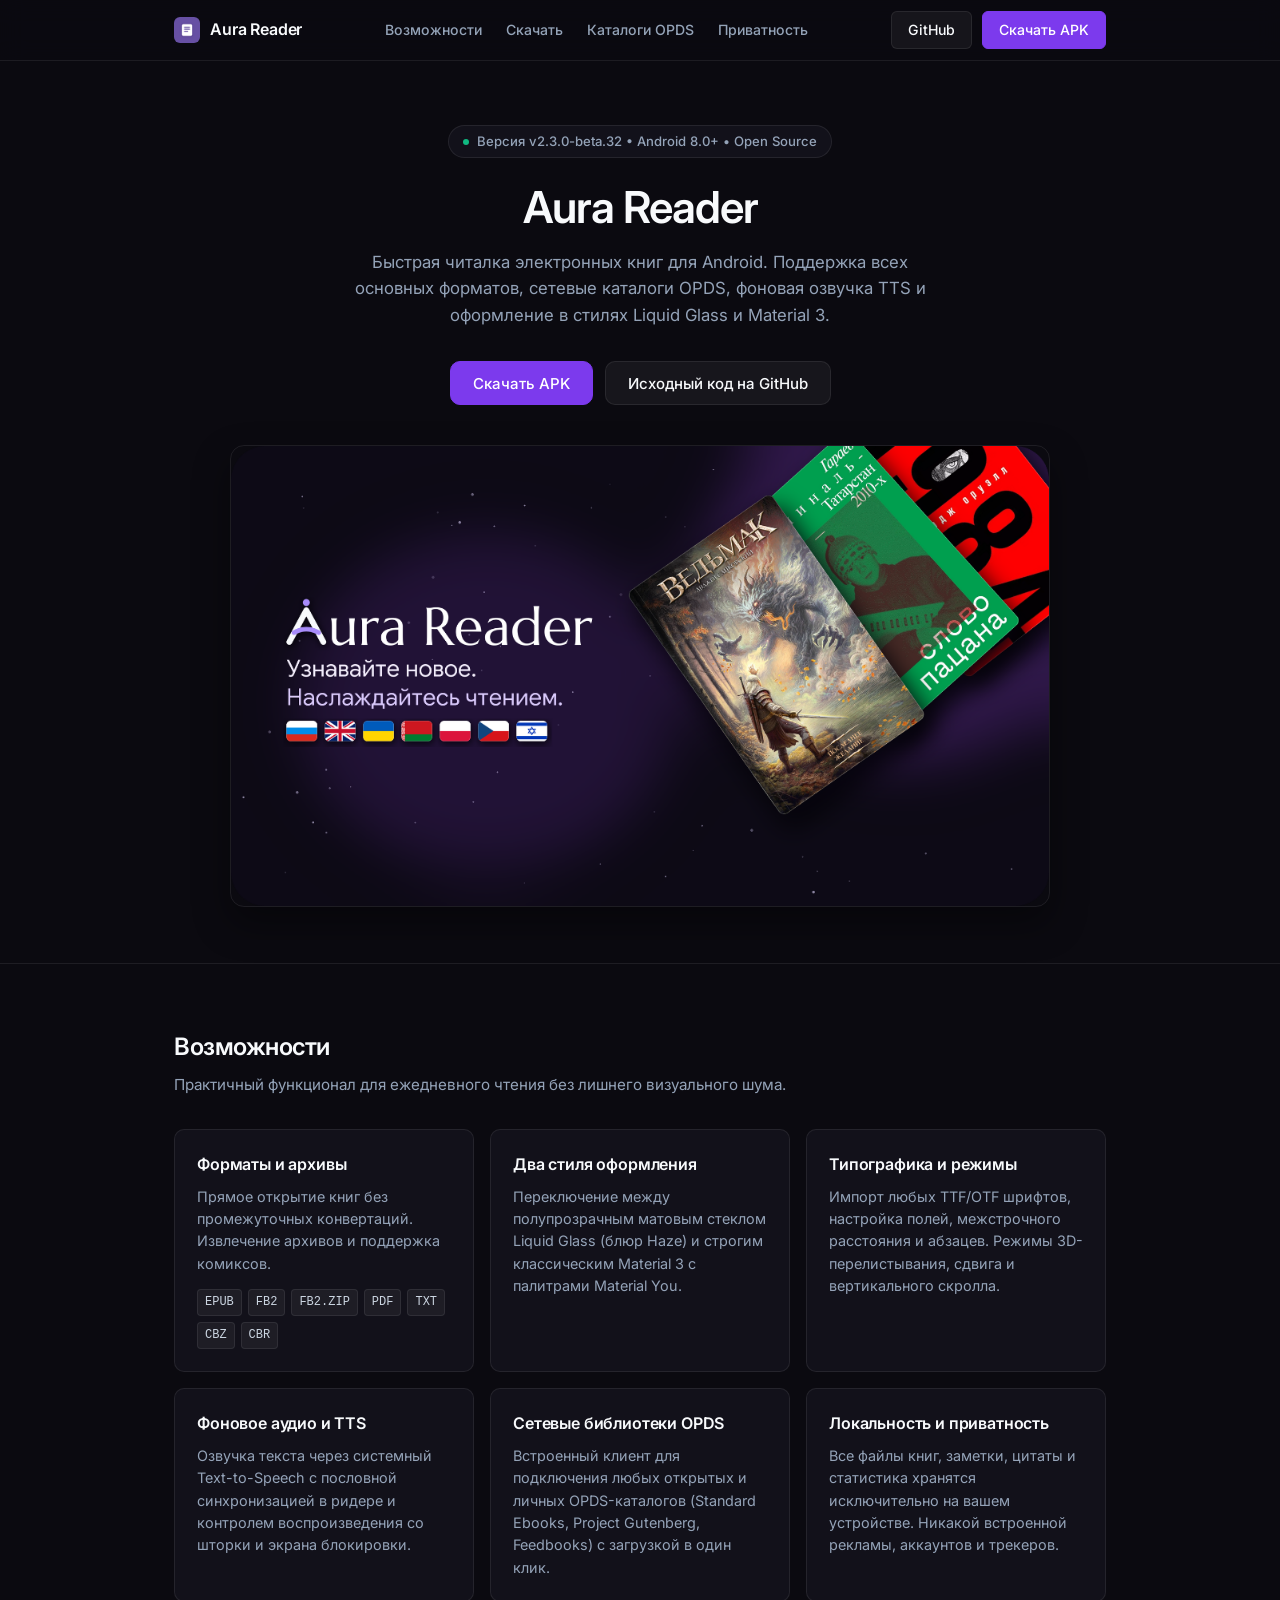
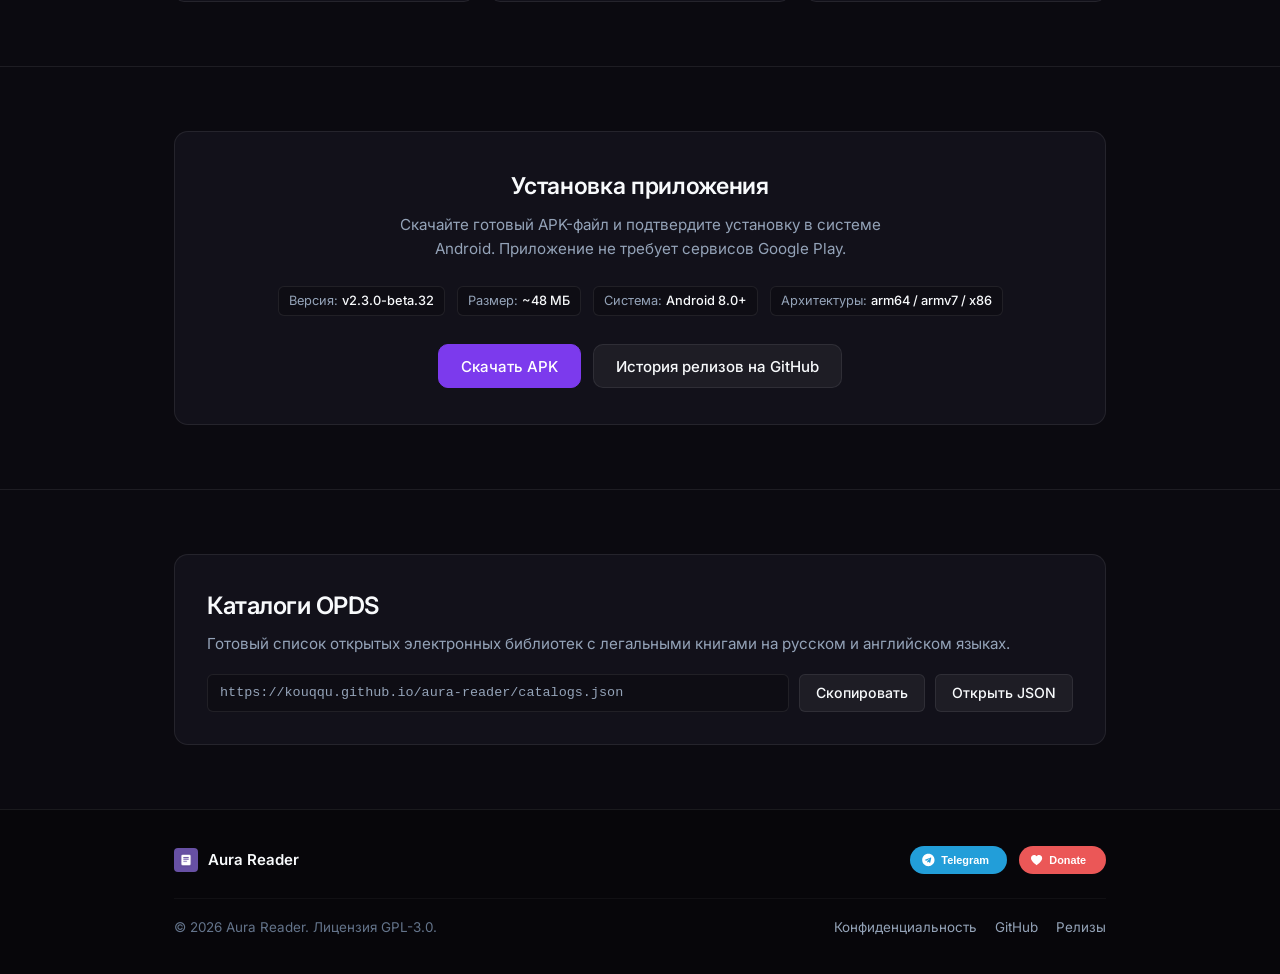
==== commit 14ad6290: "style(docs): Implement Inter typography, balanced weights & pixel-perfect geometry" ====
--- a/docs/index.html
+++ b/docs/index.html
@@ -4,7 +4,7 @@
   <meta charset="UTF-8">
   <meta name="viewport" content="width=device-width, initial-scale=1.0">
   <title>Aura Reader — Читалка для Android</title>
-  <meta name="description" content="Aura Reader — открытый Android-ридер для чтения EPUB, FB2, PDF, с поддержкой OPDS, TTS и стилей Liquid Glass и Material 3.">
+  <meta name="description" content="Aura Reader — открытый Android-ридер для чтения EPUB, FB2, PDF с поддержкой OPDS, TTS и стилей Liquid Glass и Material 3.">
   <meta name="theme-color" content="#0B0A10">
 
   <!-- Open Graph -->
@@ -15,7 +15,14 @@
 
   <!-- Favicon -->
   <link rel="icon" type="image/png" href="assets/logo_square.png">
-  <link rel="stylesheet" href="style.css">
+
+  <!-- Google Font: Inter (400, 500, 600) -->
+  <link rel="preconnect" href="https://fonts.googleapis.com">
+  <link rel="preconnect" href="https://fonts.gstatic.com" crossorigin>
+  <link href="https://fonts.googleapis.com/css2?family=Inter:wght@400;500;600&display=swap" rel="stylesheet">
+
+  <!-- Styles with cache-busting -->
+  <link rel="stylesheet" href="style.css?v=20261121_4">
 </head>
 <body>
   <!-- Navigation -->
@@ -43,8 +50,8 @@
   <main>
     <!-- Hero Section -->
     <section class="container hero">
-      <div class="hero-badge">
-        <span class="hero-badge-dot"></span>
+      <div class="hero-pill">
+        <span class="hero-pill-dot"></span>
         <span>Версия <span class="release-version-label">v2.3.0-beta.32</span> • Android 8.0+ • Open Source</span>
       </div>
 
@@ -56,15 +63,15 @@
       </p>
 
       <div class="hero-actions">
-        <a href="#" class="btn btn-primary btn-lg apk-download-link" data-with-version="true">
-          Скачать APK (v2.3.0-beta.32)
+        <a href="#download" class="btn btn-primary btn-lg apk-download-link">
+          Скачать APK
         </a>
         <a href="https://github.com/Kouqqu/aura-reader" class="btn btn-secondary btn-lg" target="_blank" rel="noopener">
           Исходный код на GitHub
         </a>
       </div>
 
-      <div class="hero-banner-wrap">
+      <div class="hero-banner-frame">
         <img src="assets/banner.png" alt="Интерфейс Aura Reader" class="hero-banner-img">
       </div>
     </section>
@@ -102,7 +109,7 @@
           </div>
 
           <div class="feature-card">
-            <h3 class="feature-title">Типографика и режимы чтения</h3>
+            <h3 class="feature-title">Типографика и режимы</h3>
             <p class="feature-desc">
               Импорт любых TTF/OTF шрифтов, настройка полей, межстрочного расстояния и абзацев. Режимы 3D-перелистывания, сдвига и вертикального скролла.
             </p>
@@ -111,14 +118,14 @@
           <div class="feature-card">
             <h3 class="feature-title">Фоновое аудио и TTS</h3>
             <p class="feature-desc">
-              Озвучка текста с помощью системного Text-to-Speech с пословной синхронизацией в ридере и контролем воспроизведения со шторки и экрана блокировки.
+              Озвучка текста через системный Text-to-Speech с пословной синхронизацией в ридере и контролем воспроизведения со шторки и экрана блокировки.
             </p>
           </div>
 
           <div class="feature-card">
             <h3 class="feature-title">Сетевые библиотеки OPDS</h3>
             <p class="feature-desc">
-              Встроенный клиент для подключения любых открытых и личных OPDS-каталогов (Standard Ebooks, Project Gutenberg, Feedbooks) с быстрой загрузкой в библиотеку.
+              Встроенный клиент для подключения любых открытых и личных OPDS-каталогов (Standard Ebooks, Project Gutenberg, Feedbooks) с загрузкой в один клик.
             </p>
           </div>
 
@@ -135,24 +142,23 @@
     <!-- Download Section -->
     <section id="download" class="section">
       <div class="container">
-        <div class="download-box">
-          <div class="download-info">
-            <h3>Установка приложения</h3>
-            <p>
-              Скачайте готовый APK-файл и подтвердите установку в системе Android. Приложение не требует сервисов Google Play.
-            </p>
-            <div class="download-meta">
-              <span>Версия: <strong class="release-version-label" style="color: var(--text-main);">v2.3.0-beta.32</strong></span>
-              <span>Размер: <strong class="release-size-label" style="color: var(--text-main);">~48 МБ</strong></span>
-              <span>Android: <strong>8.0+</strong></span>
-              <span>Архитектура: <strong>arm64-v8a, armeabi-v7a, x86_64</strong></span>
-            </div>
-          </div>
-
-          <div class="download-actions">
+        <div class="download-card">
+          <h2 class="download-title">Установка приложения</h2>
+          <p class="download-sub">
+            Скачайте готовый APK-файл и подтвердите установку в системе Android. Приложение не требует сервисов Google Play.
+          </p>
+
+          <div class="download-meta-wrap">
+            <div class="download-meta-pill">Версия: <strong class="release-version-label">v2.3.0-beta.32</strong></div>
+            <div class="download-meta-pill">Размер: <strong class="release-size-label">~48 МБ</strong></div>
+            <div class="download-meta-pill">Система: <strong>Android 8.0+</strong></div>
+            <div class="download-meta-pill">Архитектуры: <strong>arm64 / armv7 / x86</strong></div>
+          </div>
+
+          <div class="download-buttons">
             <a href="#" class="btn btn-primary btn-lg apk-download-link">Скачать APK</a>
-            <a href="https://github.com/Kouqqu/aura-reader/releases" class="btn btn-secondary" target="_blank" rel="noopener">
-              История релизов
+            <a href="https://github.com/Kouqqu/aura-reader/releases" class="btn btn-secondary btn-lg" target="_blank" rel="noopener">
+              История релизов на GitHub
             </a>
           </div>
         </div>
@@ -162,14 +168,14 @@
     <!-- OPDS Section -->
     <section id="opds" class="section">
       <div class="container">
-        <div class="opds-box">
+        <div class="opds-card">
           <h2 class="section-title">Каталоги OPDS</h2>
           <p class="section-sub">
             Готовый список открытых электронных библиотек с легальными книгами на русском и английском языках.
           </p>
 
-          <div class="opds-link-wrap">
-            <span id="opds-url-input" class="opds-url-text">https://kouqqu.github.io/aura-reader/catalogs.json</span>
+          <div class="opds-bar">
+            <div id="opds-url-field" class="opds-field">https://kouqqu.github.io/aura-reader/catalogs.json</div>
             <button id="copy-opds-btn" class="btn btn-secondary" type="button">Скопировать</button>
             <a href="catalogs.json" class="btn btn-secondary" target="_blank" rel="noopener">Открыть JSON</a>
           </div>
@@ -189,10 +195,10 @@
 
         <div class="footer-badges">
           <a href="https://t.me/koukkuteka" target="_blank" rel="noopener" title="Telegram">
-            <img src="assets/badge_telegram.svg" alt="Telegram" height="24">
+            <img src="assets/badge_telegram.svg" alt="Telegram" height="28">
           </a>
           <a href="https://dalink.to/koukku" target="_blank" rel="noopener" title="Donate">
-            <img src="assets/badge_donate.svg" alt="Donate" height="24">
+            <img src="assets/badge_donate.svg" alt="Donate" height="28">
           </a>
         </div>
       </div>
@@ -208,6 +214,6 @@
     </div>
   </footer>
 
-  <script src="app.js"></script>
+  <script src="app.js?v=20261121_4"></script>
 </body>
 </html>
--- a/docs/style.css
+++ b/docs/style.css
@@ -1,29 +1,27 @@
-/* Aura Reader - Clean Obsidian Minimalist Stylesheet */
+/* Aura Reader - Modern, Balanced & Crisp Stylesheet */
 
 :root {
   --bg-main: #0B0A10;
-  --bg-surface: #12111A;
-  --bg-surface-elevated: #181724;
-  --bg-surface-hover: #1E1C2C;
+  --bg-card: #12111A;
+  --bg-card-hover: #181724;
+  --bg-input: #0E0D14;
   
   --border-subtle: rgba(255, 255, 255, 0.08);
-  --border-focus: rgba(139, 92, 246, 0.5);
   --border-strong: rgba(255, 255, 255, 0.16);
 
-  --text-main: #F4F4F5;
-  --text-muted: #A1A1AA;
-  --text-dim: #71717A;
-
-  --accent-primary: #8B5CF6;
-  --accent-primary-hover: #7C3AED;
-  --accent-glow: rgba(139, 92, 246, 0.15);
-
-  --font-sans: -apple-system, BlinkMacSystemFont, "Segoe UI", Roboto, "Helvetica Neue", Arial, sans-serif;
-  --font-mono: ui-monospace, SFMono-Regular, Menlo, Monaco, Consolas, "Liberation Mono", monospace;
+  --text-main: #F8FAFC;
+  --text-muted: #94A3B8;
+  --text-dim: #64748B;
+
+  --accent: #7C3AED;
+  --accent-hover: #6D28D9;
+
+  --font-family: 'Inter', -apple-system, BlinkMacSystemFont, "Segoe UI", Roboto, sans-serif;
+  --font-mono: ui-monospace, SFMono-Regular, Menlo, Monaco, Consolas, monospace;
 
   --radius-sm: 6px;
-  --radius-md: 12px;
-  --radius-lg: 16px;
+  --radius-md: 10px;
+  --radius-lg: 14px;
   --radius-pill: 9999px;
 }
 
@@ -39,27 +37,28 @@
 }
 
 body {
-  font-family: var(--font-sans);
+  font-family: var(--font-family);
   background-color: var(--bg-main);
   color: var(--text-main);
   line-height: 1.6;
+  font-size: 15px;
   -webkit-font-smoothing: antialiased;
   -moz-osx-font-smoothing: grayscale;
 }
 
 /* Container */
 .container {
-  max-width: 1080px;
+  max-width: 980px;
   margin: 0 auto;
   padding: 0 24px;
 }
 
-/* Navigation */
+/* Header & Navbar */
 .navbar {
   position: sticky;
   top: 0;
-  z-index: 50;
-  background-color: rgba(11, 10, 16, 0.85);
+  z-index: 100;
+  background-color: rgba(11, 10, 16, 0.88);
   backdrop-filter: blur(12px);
   -webkit-backdrop-filter: blur(12px);
   border-bottom: 1px solid var(--border-subtle);
@@ -69,7 +68,7 @@
   display: flex;
   align-items: center;
   justify-content: space-between;
-  height: 64px;
+  height: 60px;
 }
 
 .nav-brand {
@@ -78,28 +77,28 @@
   gap: 10px;
   text-decoration: none;
   color: var(--text-main);
-  font-weight: 700;
-  font-size: 1.05rem;
+  font-weight: 600;
+  font-size: 1rem;
   letter-spacing: -0.01em;
 }
 
 .nav-logo {
-  width: 28px;
-  height: 28px;
+  width: 26px;
+  height: 26px;
   border-radius: 6px;
 }
 
 .nav-links {
   display: flex;
   align-items: center;
-  gap: 20px;
+  gap: 24px;
   list-style: none;
 }
 
 .nav-link {
   color: var(--text-muted);
   text-decoration: none;
-  font-size: 0.9rem;
+  font-size: 0.88rem;
   font-weight: 500;
   transition: color 0.15s ease;
 }
@@ -120,64 +119,74 @@
   align-items: center;
   justify-content: center;
   gap: 8px;
-  padding: 8px 16px;
+  height: 38px;
+  padding: 0 16px;
   border-radius: var(--radius-sm);
-  font-size: 0.9rem;
-  font-weight: 600;
+  font-size: 0.88rem;
+  font-weight: 500;
+  font-family: inherit;
   text-decoration: none;
   cursor: pointer;
-  transition: all 0.15s ease;
+  transition: background-color 0.15s ease, border-color 0.15s ease, color 0.15s ease;
   border: 1px solid transparent;
-  line-height: 1.4;
+  white-space: nowrap;
+  line-height: 1;
+}
+
+.btn:active {
+  transform: translateY(1px);
 }
 
 .btn-primary {
-  background-color: var(--accent-primary);
+  background-color: var(--accent);
   color: #FFFFFF;
+  border-color: var(--accent);
 }
 
 .btn-primary:hover {
-  background-color: var(--accent-primary-hover);
+  background-color: var(--accent-hover);
+  border-color: var(--accent-hover);
 }
 
 .btn-secondary {
-  background-color: var(--bg-surface-elevated);
+  background-color: rgba(255, 255, 255, 0.05);
   color: var(--text-main);
   border-color: var(--border-subtle);
 }
 
 .btn-secondary:hover {
-  background-color: var(--bg-surface-hover);
+  background-color: rgba(255, 255, 255, 0.08);
   border-color: var(--border-strong);
 }
 
 .btn-lg {
-  padding: 12px 24px;
-  font-size: 0.98rem;
+  height: 44px;
+  padding: 0 22px;
+  font-size: 0.94rem;
   border-radius: var(--radius-md);
 }
 
 /* Hero Section */
 .hero {
-  padding: 72px 0 64px;
+  padding: 64px 0 56px;
   text-align: center;
 }
 
-.hero-badge {
+.hero-pill {
   display: inline-flex;
   align-items: center;
-  gap: 6px;
-  padding: 4px 12px;
+  gap: 8px;
+  padding: 5px 14px;
   border-radius: var(--radius-pill);
-  background-color: var(--bg-surface);
+  background-color: var(--bg-card);
   border: 1px solid var(--border-subtle);
   color: var(--text-muted);
   font-size: 0.82rem;
-  font-family: var(--font-mono);
+  font-weight: 500;
   margin-bottom: 24px;
 }
 
-.hero-badge-dot {
+.hero-pill-dot {
   width: 6px;
   height: 6px;
   border-radius: 50%;
@@ -185,17 +194,19 @@
 }
 
 .hero-title {
-  font-size: 3rem;
-  font-weight: 800;
-  letter-spacing: -0.03em;
+  font-size: 2.75rem;
+  font-weight: 600;
+  letter-spacing: -0.025em;
   line-height: 1.15;
   margin-bottom: 16px;
+  color: var(--text-main);
 }
 
 .hero-desc {
-  max-width: 620px;
+  max-width: 580px;
   margin: 0 auto 32px;
-  font-size: 1.12rem;
+  font-size: 1.05rem;
+  font-weight: 400;
   color: var(--text-muted);
   line-height: 1.6;
 }
@@ -206,73 +217,80 @@
   justify-content: center;
   gap: 12px;
   flex-wrap: wrap;
-  margin-bottom: 48px;
-}
-
-.hero-banner-wrap {
-  max-width: 860px;
+  margin-bottom: 40px;
+}
+
+.hero-banner-frame {
+  max-width: 820px;
   margin: 0 auto;
-  border-radius: var(--radius-lg);
-  border: 1px solid var(--border-subtle);
-  overflow: hidden;
-  background-color: var(--bg-surface);
-  box-shadow: 0 20px 40px rgba(0, 0, 0, 0.4);
 }
 
 .hero-banner-img {
   width: 100%;
   height: auto;
   display: block;
-}
-
-/* Sections */
+  border-radius: var(--radius-lg);
+  border: 1px solid var(--border-subtle);
+  box-shadow: 0 16px 36px rgba(0, 0, 0, 0.4);
+}
+
+/* Section Common */
 .section {
-  padding: 80px 0;
+  padding: 64px 0;
   border-top: 1px solid var(--border-subtle);
 }
 
 .section-head {
-  margin-bottom: 40px;
+  margin-bottom: 32px;
 }
 
 .section-title {
-  font-size: 1.85rem;
-  font-weight: 700;
+  font-size: 1.5rem;
+  font-weight: 600;
   letter-spacing: -0.02em;
-  margin-bottom: 8px;
+  margin-bottom: 6px;
+  color: var(--text-main);
 }
 
 .section-sub {
   color: var(--text-muted);
-  font-size: 1rem;
-}
-
-/* Feature Grid */
+  font-size: 0.95rem;
+  font-weight: 400;
+}
+
+/* Features Grid */
 .features-grid {
   display: grid;
   grid-template-columns: repeat(3, 1fr);
-  gap: 20px;
+  gap: 16px;
 }
 
 .feature-card {
-  background-color: var(--bg-surface);
+  background-color: var(--bg-card);
   border: 1px solid var(--border-subtle);
   border-radius: var(--radius-md);
-  padding: 24px;
+  padding: 22px;
   display: flex;
   flex-direction: column;
+  transition: border-color 0.15s ease;
+}
+
+.feature-card:hover {
+  border-color: var(--border-strong);
 }
 
 .feature-title {
-  font-size: 1.1rem;
-  font-weight: 600;
-  margin-bottom: 10px;
-  color: var(--text-main);
+  font-size: 1rem;
+  font-weight: 600;
+  margin-bottom: 8px;
+  color: var(--text-main);
+  letter-spacing: -0.01em;
 }
 
 .feature-desc {
   color: var(--text-muted);
-  font-size: 0.92rem;
+  font-size: 0.9rem;
+  font-weight: 400;
   line-height: 1.55;
 }
 
@@ -285,78 +303,96 @@
 
 .feature-tag {
   font-family: var(--font-mono);
-  font-size: 0.78rem;
-  padding: 3px 8px;
+  font-size: 0.75rem;
+  padding: 3px 7px;
   border-radius: 4px;
-  background-color: var(--bg-surface-elevated);
-  border: 1px solid var(--border-subtle);
-  color: var(--text-main);
+  background-color: rgba(255, 255, 255, 0.05);
+  border: 1px solid var(--border-subtle);
+  color: #CBD5E1;
 }
 
 /* Download Section */
-.download-box {
-  background-color: var(--bg-surface);
+.download-card {
+  background-color: var(--bg-card);
   border: 1px solid var(--border-subtle);
   border-radius: var(--radius-lg);
-  padding: 40px;
-  display: grid;
-  grid-template-columns: 1fr auto;
-  align-items: center;
-  gap: 32px;
-}
-
-.download-info h3 {
-  font-size: 1.5rem;
-  font-weight: 700;
+  padding: 36px 32px;
+  text-align: center;
+}
+
+.download-title {
+  font-size: 1.45rem;
+  font-weight: 600;
   margin-bottom: 8px;
-}
-
-.download-info p {
-  color: var(--text-muted);
-  font-size: 0.98rem;
-  margin-bottom: 16px;
-  max-width: 540px;
-}
-
-.download-meta {
-  display: flex;
-  flex-wrap: wrap;
-  gap: 16px;
-  font-size: 0.85rem;
-  color: var(--text-dim);
-  font-family: var(--font-mono);
-}
-
-.download-actions {
-  display: flex;
-  flex-direction: column;
-  gap: 10px;
-  min-width: 200px;
+  letter-spacing: -0.015em;
+}
+
+.download-sub {
+  color: var(--text-muted);
+  font-size: 0.95rem;
+  max-width: 520px;
+  margin: 0 auto 24px;
+}
+
+.download-meta-wrap {
+  display: flex;
+  align-items: center;
+  justify-content: center;
+  flex-wrap: wrap;
+  gap: 12px;
+  margin-bottom: 28px;
+}
+
+.download-meta-pill {
+  font-size: 0.8rem;
+  color: var(--text-muted);
+  background-color: var(--bg-input);
+  border: 1px solid var(--border-subtle);
+  padding: 4px 10px;
+  border-radius: var(--radius-sm);
+}
+
+.download-meta-pill strong {
+  color: var(--text-main);
+  font-weight: 500;
+}
+
+.download-buttons {
+  display: flex;
+  align-items: center;
+  justify-content: center;
+  gap: 12px;
+  flex-wrap: wrap;
 }
 
 /* OPDS Section */
-.opds-box {
-  background-color: var(--bg-surface);
+.opds-card {
+  background-color: var(--bg-card);
   border: 1px solid var(--border-subtle);
   border-radius: var(--radius-lg);
   padding: 32px;
 }
 
-.opds-link-wrap {
-  display: flex;
-  align-items: center;
-  gap: 12px;
-  margin-top: 20px;
-  background-color: var(--bg-main);
+.opds-bar {
+  display: flex;
+  align-items: center;
+  gap: 10px;
+  margin-top: 18px;
+  flex-wrap: wrap;
+}
+
+.opds-field {
+  flex: 1;
+  min-width: 240px;
+  height: 38px;
+  display: flex;
+  align-items: center;
+  padding: 0 12px;
+  background-color: var(--bg-input);
   border: 1px solid var(--border-subtle);
   border-radius: var(--radius-sm);
-  padding: 8px 12px;
-}
-
-.opds-url-text {
-  flex: 1;
   font-family: var(--font-mono);
-  font-size: 0.88rem;
+  font-size: 0.84rem;
   color: var(--text-muted);
   overflow: hidden;
   text-overflow: ellipsis;
@@ -366,7 +402,7 @@
 /* Footer */
 .footer {
   border-top: 1px solid var(--border-subtle);
-  padding: 40px 0;
+  padding: 36px 0;
   background-color: #07060A;
 }
 
@@ -375,7 +411,7 @@
   justify-content: space-between;
   align-items: center;
   flex-wrap: wrap;
-  gap: 20px;
+  gap: 18px;
   margin-bottom: 24px;
 }
 
@@ -384,7 +420,7 @@
   align-items: center;
   gap: 10px;
   font-weight: 600;
-  font-size: 0.95rem;
+  font-size: 0.94rem;
 }
 
 .footer-badges {
@@ -393,15 +429,21 @@
   gap: 12px;
 }
 
+.footer-badges img {
+  height: 28px;
+  width: auto;
+  display: block;
+}
+
 .footer-bottom {
   display: flex;
   justify-content: space-between;
   align-items: center;
   flex-wrap: wrap;
-  gap: 16px;
-  padding-top: 20px;
+  gap: 14px;
+  padding-top: 18px;
   border-top: 1px solid rgba(255, 255, 255, 0.04);
-  font-size: 0.85rem;
+  font-size: 0.84rem;
   color: var(--text-dim);
 }
 
@@ -413,6 +455,7 @@
 .footer-nav a {
   color: var(--text-muted);
   text-decoration: none;
+  font-size: 0.84rem;
   transition: color 0.15s ease;
 }
 
@@ -426,12 +469,8 @@
     grid-template-columns: 1fr;
   }
 
-  .download-box {
-    grid-template-columns: 1fr;
-  }
-
   .hero-title {
-    font-size: 2.2rem;
+    font-size: 2.1rem;
   }
 
   .nav-links {
